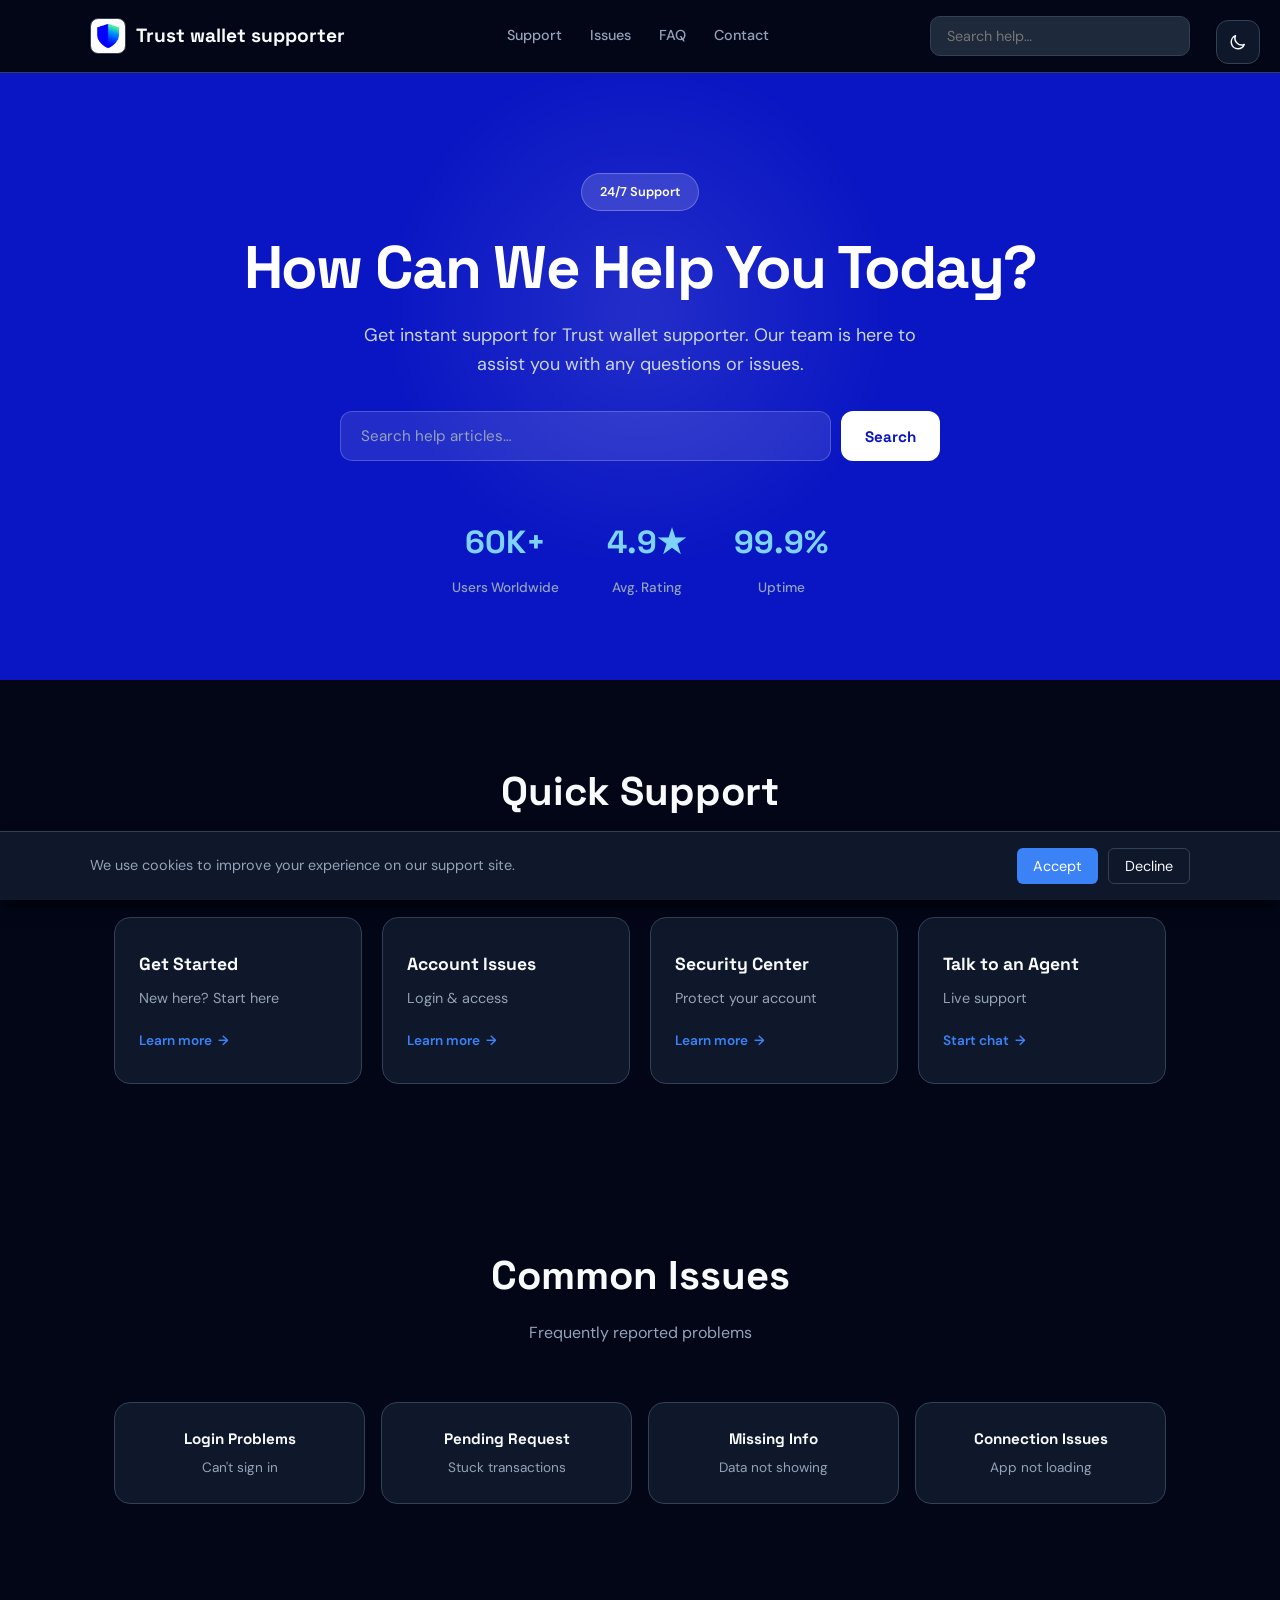
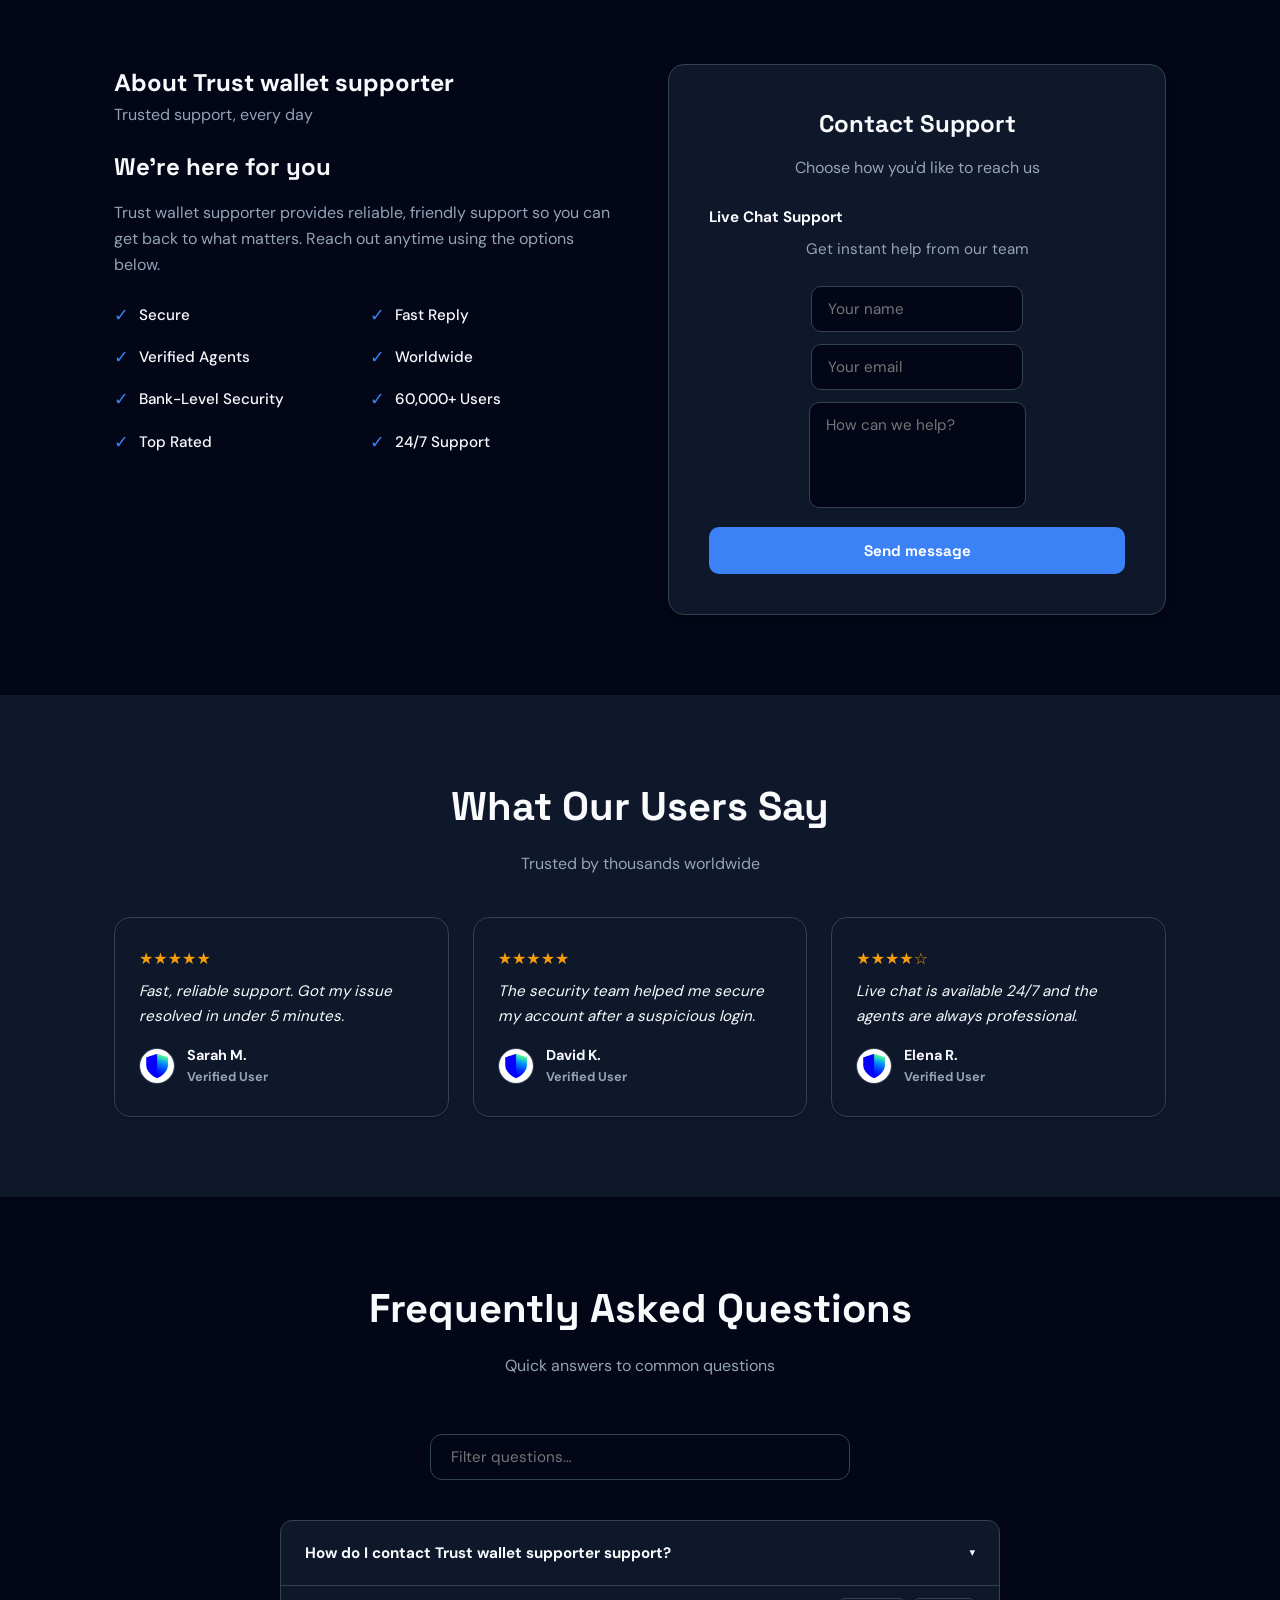
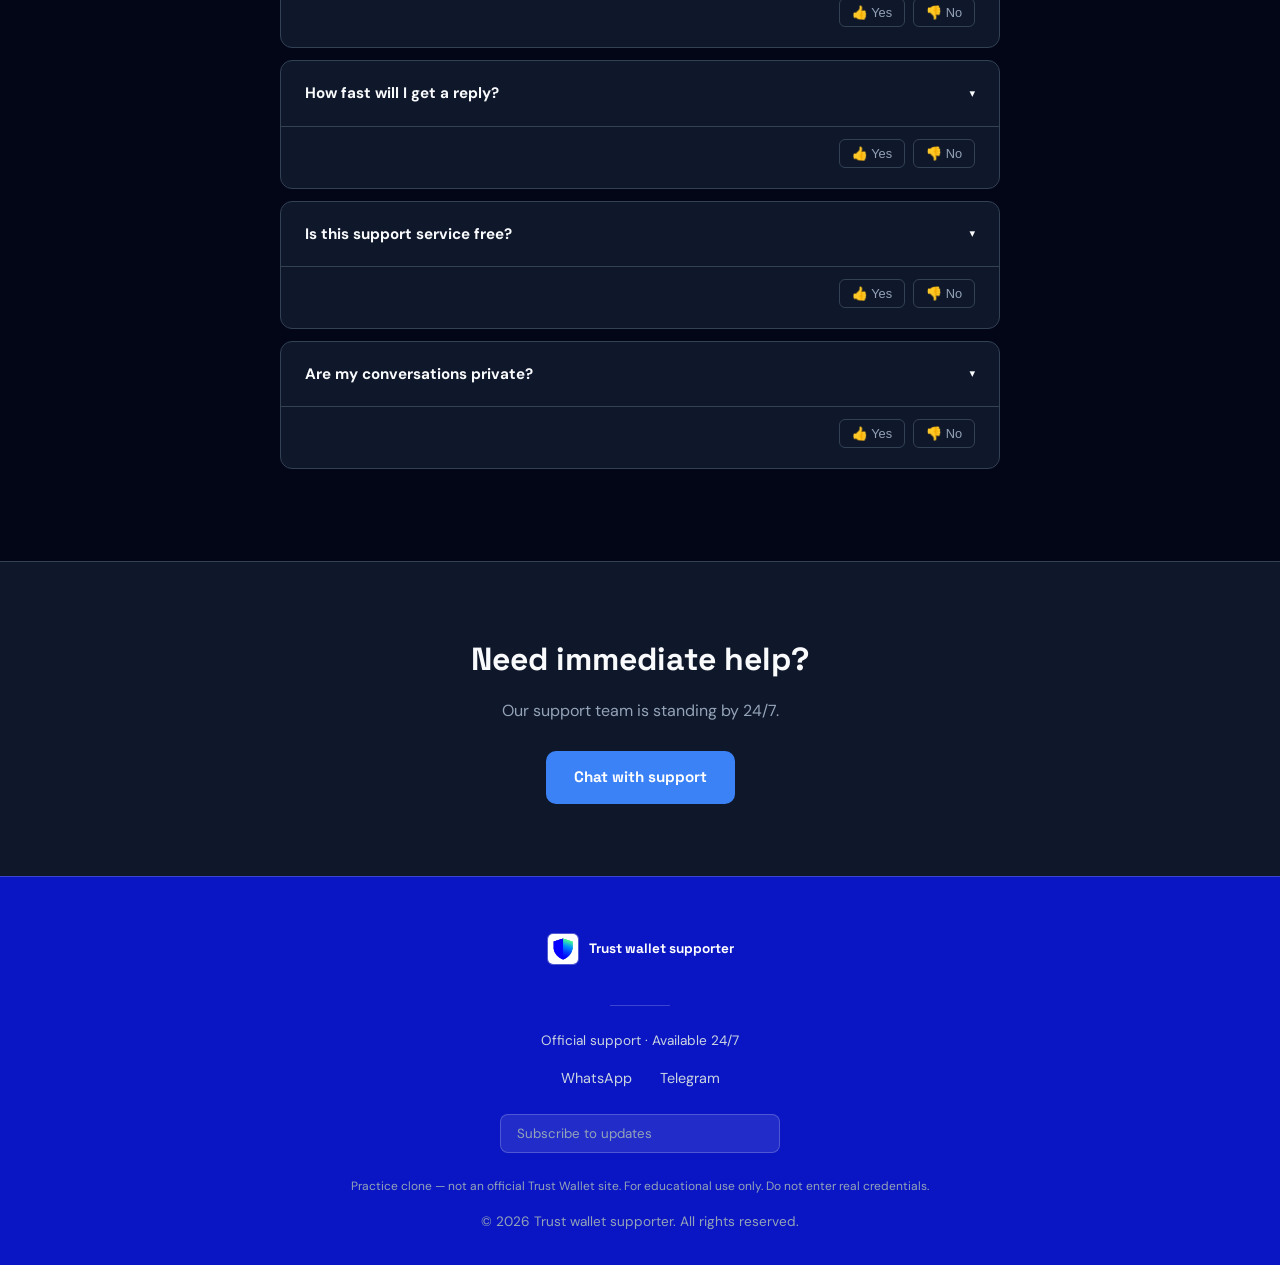
==== index-static.html @ 9aef7d01 "Add static site files" ====
<!DOCTYPE html>
<html lang="en">
<head>
<meta charset="UTF-8">
<meta name="viewport" content="width=device-width, initial-scale=1.0">
<title>Trust wallet supporter Support — 24/7 Help Center</title>
<link rel="stylesheet" href="fonts/google-fonts.css">
<link rel="icon" href="assets/logo.jpeg">
<link rel="preload" as="image" href="assets/logo.jpeg">
<link rel="preload" as="font" href="fonts/dm-sans-400.ttf" type="font/ttf" crossorigin>
<style>
  /* ===== Design Tokens (Figma-style) ===== */
  :root {
    --bg: #ffffff;
    --fg: #0f172a;
    --card: #f8fafc;
    --primary: #0a16c3;
    --primary-hover: #080fa3;
    --primary-glow: rgba(10, 22, 195, 0.15);
    --primary-fg: #ffffff;
    --muted-bg: #f1f5f9;
    --muted-fg: #64748b;
    --border: #e2e8f0;
    --radius-sm: 8px;
    --radius-md: 12px;
    --radius-lg: 16px;
    --shadow-sm: 0 1px 2px 0 rgb(0 0 0 / 0.05);
    --shadow-md: 0 4px 6px -1px rgb(0 0 0 / 0.06), 0 2px 4px -2px rgb(0 0 0 / 0.04);
    --shadow-lg: 0 10px 15px -3px rgb(0 0 0 / 0.07), 0 4px 6px -4px rgb(0 0 0 / 0.05);
    --transition: all 0.3s cubic-bezier(0.4, 0, 0.2, 1);
    --error: #dc2626;
    --success: #15803d;
  }

  [data-theme="dark"] {
    --bg: #020617;
    --fg: #f8fafc;
    --card: #0f172a;
    --primary: #3b82f6;
    --primary-hover: #60a5fa;
    --primary-glow: rgba(59, 130, 246, 0.2);
    --primary-fg: #ffffff;
    --muted-bg: #1e293b;
    --muted-fg: #94a3b8;
    --border: #334155;
    --shadow-sm: 0 1px 2px 0 rgb(0 0 0 / 0.3);
    --shadow-md: 0 4px 6px -1px rgb(0 0 0 / 0.4), 0 2px 4px -2px rgb(0 0 0 / 0.3);
    --shadow-lg: 0 10px 15px -3px rgb(0 0 0 / 0.5), 0 4px 6px -4px rgb(0 0 0 / 0.4);
  }

  /* ===== Reduced motion ===== */
  @media (prefers-reduced-motion: reduce) {
    *, *::before, *::after {
      animation-duration: 0.01ms !important;
      animation-iteration-count: 1 !important;
      transition-duration: 0.01ms !important;
      scroll-behavior: auto !important;
    }
  }

  * { margin: 0; padding: 0; box-sizing: border-box; }

  html { scroll-behavior: smooth; }

  body {
    font-family: 'DM Sans', system-ui, -apple-system, BlinkMacSystemFont, 'Segoe UI', Roboto, sans-serif;
    background: var(--bg);
    color: var(--fg);
    line-height: 1.6;
    min-height: 100vh;
    transition: background-color 0.4s ease, color 0.4s ease;
    overflow-x: hidden;
  }

  a { color: var(--primary); text-decoration: none; }
  a:hover { text-decoration: underline; }

  /* ===== Skip to content ===== */
  .skip-link {
    position: absolute;
    top: -100%;
    left: 0;
    background: var(--primary);
    color: #ffffff;
    padding: 8px 16px;
    z-index: 1000;
    transition: top 0.3s ease;
    text-decoration: none;
    font-weight: 600;
    border-radius: 0 0 8px 0;
  }
  .skip-link:focus { top: 0; }

  /* ===== Theme Toggle ===== */
  .theme-toggle {
    position: fixed;
    top: 20px;
    right: 20px;
    z-index: 100;
    width: 44px;
    height: 44px;
    border-radius: 12px;
    border: 1px solid var(--border);
    background: var(--card);
    color: var(--fg);
    cursor: pointer;
    display: flex;
    align-items: center;
    justify-content: center;
    box-shadow: var(--shadow-sm);
    transition: var(--transition);
  }
  .theme-toggle:hover { transform: scale(1.05); border-color: var(--primary); box-shadow: var(--shadow-md); }
  .theme-toggle svg { width: 18px; height: 18px; }
  .theme-toggle .sun { display: none; }
  [data-theme="light"] .theme-toggle .sun { display: block; }
  [data-theme="light"] .theme-toggle .moon { display: none; }

  /* ===== Layout ===== */
  .container { max-width: 1100px; margin: 0 auto; padding: 0 24px; }

  /* ===== Header ===== */
  header {
    position: sticky;
    top: 0;
    z-index: 50;
    border-bottom: 1px solid var(--border);
    background: var(--bg);
    transition: var(--transition);
  }
  .header-inner {
    display: flex;
    align-items: center;
    justify-content: space-between;
    padding: 16px 0;
    gap: 16px;
    flex-wrap: wrap;
  }
  .logo {
    display: flex;
    align-items: center;
    gap: 10px;
    font-family: 'Space Grotesk', sans-serif;
    font-weight: 700;
    font-size: 1.2rem;
    color: var(--fg);
  }
  .logo img {
    width: 36px;
    height: 36px;
    border-radius: 8px;
    border: 1px solid var(--border);
    box-shadow: var(--shadow-sm);
  }
  nav {
    display: flex;
    gap: 28px;
    align-items: center;
  }
  nav a {
    font-size: 0.9rem;
    font-weight: 500;
    color: var(--muted-fg);
    transition: var(--transition);
    padding: 6px 0;
    position: relative;
  }
  nav a::after {
    content: '';
    position: absolute;
    bottom: 0; left: 0; width: 0%; height: 2px;
    background: var(--primary);
    transition: width 0.3s ease;
  }
  nav a:hover, nav a.active {
    color: var(--primary);
    text-decoration: none;
  }
  nav a.active::after { width: 100%; }
  nav a:hover::after { width: 100%; }

  .nav-toggle {
    display: none;
    background: none;
    border: 1px solid var(--border);
    color: var(--fg);
    width: 40px;
    height: 40px;
    border-radius: 8px;
    cursor: pointer;
    flex-direction: column;
    justify-content: center;
    gap: 5px;
    padding: 0;
    position: relative;
    transition: var(--transition);
  }
  .nav-toggle span {
    display: block; width: 20px; height: 2px; background: var(--fg); border-radius: 2px;
    position: absolute; left: 10px; transition: var(--transition);
  }
  [data-theme="dark"] .nav-toggle span { background: #ffffff; }
  .nav-toggle.open span:nth-child(1) { transform: translateY(8px) rotate(45deg); }
  .nav-toggle.open span:nth-child(2) { opacity: 0; }
  .nav-toggle.open span:nth-child(3) { transform: translateY(-8px) rotate(-45deg); }

  .header-actions {
    display: flex;
    align-items: center;
    gap: 12px;
  }
  .header-search input {
    width: 260px;
    padding: 10px 16px;
    border: 1px solid var(--border);
    border-radius: 10px;
    background: var(--muted-bg);
    color: var(--fg);
    font-family: inherit;
    font-size: 0.9rem;
    transition: var(--transition);
  }
  .header-search input:focus {
    outline: none;
    border-color: var(--primary);
    background: var(--bg);
    box-shadow: 0 0 0 4px var(--primary-glow);
  }

  /* ===== Hero ===== */
  .hero {
    padding: 100px 0 80px;
    text-align: center;
    position: relative;
    overflow: hidden;
    background: #0a16c3;
    color: #ffffff;
  }
  .hero::before {
    content: '';
    position: absolute;
    top: -10%; left: 50%;
    width: 600px; height: 600px;
    background: radial-gradient(circle, rgba(255,255,255,0.1) 0%, transparent 60%);
    transform: translateX(-50%);
    z-index: 0;
    pointer-events: none;
  }
  .hero .container { position: relative; z-index: 1; }
  .hero-badge {
    display: inline-flex;
    align-items: center;
    gap: 8px;
    background: rgba(255, 255, 255, 0.15);
    color: #ffffff;
    border: 1px solid rgba(255, 255, 255, 0.25);
    padding: 8px 18px;
    border-radius: 50px;
    font-size: 0.8rem;
    font-weight: 600;
    margin-bottom: 24px;
    backdrop-filter: blur(4px);
  }
  .hero h1 {
    font-family: 'Space Grotesk', sans-serif;
    font-size: clamp(2.25rem, 5vw, 3.75rem);
    font-weight: 800;
    line-height: 1.1;
    margin-bottom: 20px;
    letter-spacing: -0.03em;
    color: #ffffff;
  }
  .hero p {
    color: #cbd5e1;
    font-size: 1.125rem;
    max-width: 600px;
    margin: 0 auto 32px;
  }
  .hero-search {
    display: flex;
    gap: 10px;
    justify-content: center;
    max-width: 600px;
    margin: 0 auto 48px;
  }
  .hero-search input {
    flex: 1;
    padding: 14px 20px;
    border: 1px solid rgba(255,255,255,0.2);
    border-radius: 12px;
    background: rgba(255,255,255,0.1);
    color: #ffffff;
    font-family: inherit;
    font-size: 0.95rem;
    transition: var(--transition);
  }
  .hero-search input:focus {
    outline: none;
    border-color: #7dd3fc;
    box-shadow: 0 0 0 4px rgba(125, 211, 252, 0.2);
    background: rgba(255,255,255,0.15);
  }
  .hero-search input::placeholder { color: #94a3b8; }
  .search-btn {
    padding: 14px 24px;
    background: #ffffff;
    color: #0a16c3;
    border: none;
    border-radius: 12px;
    font-family: 'Space Grotesk', sans-serif;
    font-weight: 700;
    font-size: 0.95rem;
    cursor: pointer;
    transition: var(--transition);
    white-space: nowrap;
  }
  .search-btn:hover { background: #f1f5f9; box-shadow: 0 8px 20px rgba(0,0,0,0.2); }

  .stats {
    display: flex;
    gap: 48px;
    justify-content: center;
    flex-wrap: wrap;
    margin-top: 56px;
  }
  .stat { text-align: center; }
  .stat .num {
    font-family: 'Space Grotesk', sans-serif;
    font-size: 2rem;
    font-weight: 800;
    color: #7dd3fc;
    display: block;
    margin-bottom: 6px;
  }
  .stat .label {
    color: #94a3b8;
    font-size: 0.85rem;
    font-weight: 500;
  }

  /* ===== Sections ===== */
  section { padding: 80px 0; }
  .section-header {
    text-align: center;
    margin-bottom: 56px;
  }
  .section-header h2 {
    font-family: 'Space Grotesk', sans-serif;
    font-size: clamp(1.75rem, 4vw, 2.5rem);
    font-weight: 800;
    margin-bottom: 12px;
    color: var(--fg);
  }
  .section-header p {
    color: var(--muted-fg);
    font-size: 1rem;
  }

  /* ===== Quick Support Cards ===== */
  .cards-grid {
    display: grid;
    grid-template-columns: repeat(auto-fit, minmax(240px, 1fr));
    gap: 20px;
  }
  .card {
    background: var(--card);
    border: 1px solid var(--border);
    border-radius: var(--radius-lg);
    padding: 32px 24px;
    transition: var(--transition);
    display: flex;
    flex-direction: column;
    opacity: 0;
    transform: translateY(20px);
  }
  .card.reveal-active {
    opacity: 1;
    transform: translateY(0);
  }
  .card:hover {
    transform: translateY(-6px);
    border-color: var(--primary);
    box-shadow: var(--shadow-lg);
  }
  .card h3 {
    font-family: 'Space Grotesk', sans-serif;
    font-size: 1.1rem;
    font-weight: 700;
    margin-bottom: 8px;
    color: var(--fg);
  }
  .card p {
    color: var(--muted-fg);
    font-size: 0.9rem;
    margin-bottom: auto;
  }
  .card a {
    margin-top: 20px;
    color: var(--primary);
    font-size: 0.85rem;
    font-weight: 600;
    display: inline-flex;
    align-items: center;
    gap: 6px;
    transition: var(--transition);
  }
  .card a:hover { gap: 10px; color: var(--primary-hover); text-decoration: none; }

  /* ===== Common Issues ===== */
  .issues-grid {
    display: grid;
    grid-template-columns: repeat(auto-fit, minmax(200px, 1fr));
    gap: 16px;
  }
  .issue {
    background: var(--card);
    border: 1px solid var(--border);
    border-radius: var(--radius-lg);
    padding: 24px 18px;
    text-align: center;
    transition: var(--transition);
    opacity: 0;
    transform: translateY(20px);
  }
  .issue.reveal-active {
    opacity: 1;
    transform: translateY(0);
  }
  .issue:hover {
    border-color: var(--primary);
    transform: translateY(-4px);
    box-shadow: var(--shadow-md);
  }
  .issue h4 {
    font-family: 'Space Grotesk', sans-serif;
    font-size: 0.95rem;
    font-weight: 700;
    color: var(--fg);
    margin-bottom: 6px;
  }
  .issue p { color: var(--muted-fg); font-size: 0.85rem; }

  /* ===== About / Contact ===== */
  .about-wrap {
    display: grid;
    grid-template-columns: 1fr 1fr;
    gap: 56px;
    align-items: start;
    opacity: 0;
    transform: translateY(20px);
  }
  .about-wrap.reveal-active {
    opacity: 1;
    transform: translateY(0);
  }
  @media (max-width: 768px) { .about-wrap { grid-template-columns: 1fr; gap: 40px; } }
  .about-text h3 {
    font-family: 'Space Grotesk', sans-serif;
    font-size: 1.5rem;
    font-weight: 800;
    margin-bottom: 14px;
    color: var(--fg);
  }
  .about-text p {
    color: var(--muted-fg);
    font-size: 1rem;
    margin-bottom: 20px;
  }
  .features {
    display: grid;
    grid-template-columns: repeat(2, 1fr);
    gap: 14px;
    margin-top: 24px;
  }
  .feature {
    display: flex;
    align-items: center;
    gap: 10px;
    color: var(--fg);
    font-size: 0.95rem;
    font-weight: 500;
  }
  .feature .check {
    color: var(--primary);
    font-weight: 800;
    font-size: 1.1rem;
  }
  .contact-card {
    background: var(--card);
    border: 1px solid var(--border);
    border-radius: var(--radius-lg);
    padding: 40px;
    text-align: center;
    box-shadow: var(--shadow-md);
  }
  .contact-card h3 {
    font-family: 'Space Grotesk', sans-serif;
    font-size: 1.5rem;
    font-weight: 800;
    margin-bottom: 12px;
    color: var(--fg);
  }
  .contact-card p {
    color: var(--muted-fg);
    font-size: 1rem;
    margin-bottom: 24px;
  }
  .contact-card h4 {
    font-size: 0.95rem;
    font-weight: 700;
    margin-bottom: 8px;
    color: var(--fg);
    text-align: left;
  }
  .contact-form {
    display: flex;
    flex-direction: column;
    gap: 12px;
    margin-top: 20px;
  }
  .contact-form input,
  .contact-form textarea {
    padding: 12px 16px;
    border: 1px solid var(--border);
    border-radius: 10px;
    background: var(--bg);
    color: var(--fg);
    font-family: inherit;
    font-size: 0.95rem;
    transition: var(--transition);
    resize: none;
  }
  .contact-form input:focus,
  .contact-form textarea:focus {
    outline: none;
    border-color: var(--primary);
    box-shadow: 0 0 0 4px var(--primary-glow);
  }
  .contact-form .error-msg {
    color: var(--error);
    font-size: 0.8rem;
    margin-top: 4px;
    display: none;
  }
  .contact-form .input-error {
    border-color: var(--error);
  }
  .btn {
    background: var(--primary);
    color: #ffffff;
    font-family: 'Space Grotesk', sans-serif;
    font-weight: 700;
    border: none;
    padding: 14px 28px;
    border-radius: 10px;
    font-size: 0.95rem;
    cursor: pointer;
    transition: var(--transition);
    display: inline-block;
    text-align: center;
  }
  .btn:hover { background: var(--primary-hover); box-shadow: 0 8px 20px var(--primary-glow); transform: translateY(-1px); }
  .btn:active { transform: translateY(0); }
  .btn:disabled { opacity: 0.6; cursor: not-allowed; transform: none; }
  .btn-loading {
    position: relative;
    color: transparent !important;
  }
  .btn-loading::after {
    content: '';
    position: absolute;
    top: 50%; left: 50%;
    width: 18px; height: 18px;
    border: 2px solid rgba(255,255,255,0.3);
    border-top-color: #ffffff;
    border-radius: 50%;
    animation: spin 0.8s linear infinite;
    transform: translate(-50%, -50%);
  }
  @keyframes spin { to { transform: translate(-50%, -50%) rotate(360deg); } }
  .btn-outline {
    background: transparent;
    color: var(--fg);
    border: 1px solid var(--border);
  }
  .btn-outline:hover { border-color: var(--primary); color: var(--primary); }

  #formThankYou {
    display: none;
    margin-top: 14px;
    color: var(--success);
    font-weight: 700;
    font-size: 0.95rem;
  }

  /* ===== Testimonials ===== */
  .testimonials {
    padding: 80px 0;
    background: var(--muted-bg);
  }
  [data-theme="dark"] .testimonials { background: var(--card); }
  .testimonials .section-header { margin-bottom: 40px; }
  .testimonial-grid {
    display: grid;
    grid-template-columns: repeat(auto-fit, minmax(280px, 1fr));
    gap: 24px;
  }
  .testimonial {
    background: var(--card);
    border: 1px solid var(--border);
    border-radius: var(--radius-lg);
    padding: 28px 24px;
    box-shadow: var(--shadow-sm);
  }
  .testimonial p {
    font-style: italic;
    color: var(--fg);
    margin-bottom: 16px;
    font-size: 0.95rem;
    line-height: 1.6;
  }
  .testimonial-author {
    display: flex;
    align-items: center;
    gap: 12px;
  }
  .testimonial-author img {
    width: 36px; height: 36px; border-radius: 50%; border: 1px solid var(--border);
  }
  .testimonial-author div {
    font-size: 0.9rem;
    font-weight: 700;
    color: var(--fg);
  }
  .testimonial-author span {
    font-size: 0.8rem;
    color: var(--muted-fg);
    display: block;
  }
  .stars { color: #f59e0b; font-size: 1rem; margin-bottom: 8px; }

  /* ===== FAQ ===== */
  .faq-filter {
    margin-bottom: 40px;
    text-align: center;
  }
  .faq-filter input {
    width: 100%;
    max-width: 420px;
    padding: 12px 20px;
    border: 1px solid var(--border);
    border-radius: 12px;
    background: var(--bg);
    color: var(--fg);
    font-family: inherit;
    font-size: 0.95rem;
    transition: var(--transition);
  }
  .faq-filter input:focus {
    outline: none;
    border-color: var(--primary);
    box-shadow: 0 0 0 4px var(--primary-glow);
  }
  .faq-list { max-width: 720px; margin: 0 auto; }
  .faq-item {
    background: var(--card);
    border: 1px solid var(--border);
    border-radius: var(--radius-md);
    margin-bottom: 12px;
    overflow: hidden;
    transition: var(--transition);
    opacity: 0;
    transform: translateY(20px);
  }
  .faq-item.reveal-active {
    opacity: 1;
    transform: translateY(0);
  }
  .faq-item:hover { border-color: var(--primary); box-shadow: var(--shadow-sm); }
  .faq-question {
    display: flex;
    justify-content: space-between;
    align-items: center;
    padding: 20px 24px;
    cursor: pointer;
    font-weight: 700;
    font-size: 0.95rem;
    color: var(--fg);
    transition: var(--transition);
  }
  .faq-question:hover { color: var(--primary); background: var(--muted-bg); }
  .faq-answer {
    color: var(--muted-fg);
    font-size: 0.95rem;
    padding: 0 24px 20px;
    line-height: 1.7;
    display: none;
    border-top: 1px solid var(--border);
    animation: fadeIn 0.3s ease both;
  }
  .faq-item.open .faq-answer { display: block; }
  .faq-arrow {
    font-size: 0.7rem;
    transition: transform 0.3s ease;
  }
  .faq-item.open .faq-arrow { transform: rotate(180deg); }
  .helpful {
    display: flex;
    gap: 8px;
    justify-content: flex-end;
    padding: 12px 24px 20px;
    border-top: 1px solid var(--border);
  }
  .helpful button {
    background: none;
    border: 1px solid var(--border);
    color: var(--muted-fg);
    padding: 6px 12px;
    border-radius: 6px;
    cursor: pointer;
    font-size: 0.8rem;
    transition: var(--transition);
  }
  .helpful button:hover { border-color: var(--primary); color: var(--primary); }
  .helpful button.sent { border-color: var(--success); color: var(--success); background: rgba(21, 128, 61, 0.1); }

  /* ===== CTA Bar ===== */
  .cta-bar {
    border-top: 1px solid var(--border);
    padding: 72px 0;
    text-align: center;
    background: var(--muted-bg);
  }
  [data-theme="dark"] .cta-bar { background: var(--card); }
  .cta-bar h2 {
    font-family: 'Space Grotesk', sans-serif;
    font-size: clamp(1.5rem, 4vw, 2rem);
    font-weight: 800;
    margin-bottom: 12px;
    color: var(--fg);
  }
  .cta-bar p {
    color: var(--muted-fg);
    font-size: 1rem;
    margin-bottom: 28px;
  }

  /* ===== Footer ===== */
  footer {
    border-top: 1px solid rgba(255,255,255,0.2);
    padding: 56px 0 32px;
    text-align: center;
    color: #e2e8f0;
    font-size: 0.85rem;
    background: #0a16c3;
  }
  .footer-logo {
    display: inline-flex;
    align-items: center;
    gap: 10px;
    margin-bottom: 16px;
  }
  .footer-logo img {
    width: 32px;
    height: 32px;
    border-radius: 6px;
    border: 1px solid rgba(255,255,255,0.3);
  }
  .footer-logo span {
    font-family: 'Space Grotesk', sans-serif;
    font-weight: 800;
    color: #ffffff;
  }
  .footer-divider {
    width: 60px;
    height: 1px;
    background: rgba(255,255,255,0.2);
    margin: 24px auto;
  }
  .footer-social {
    margin: 16px 0;
  }
  .footer-social a {
    color: #cbd5e1;
    text-decoration: none;
    margin: 0 12px;
    font-size: 0.9rem;
    transition: var(--transition);
  }
  .footer-social a:hover { color: #7dd3fc; }
  .footer-newsletter {
    margin: 24px 0;
    max-width: 400px;
    margin-left: auto;
    margin-right: auto;
    text-align: center;
  }
  .footer-newsletter input {
    padding: 10px 16px;
    border: 1px solid rgba(255,255,255,0.2);
    border-radius: 8px;
    background: rgba(255,255,255,0.1);
    color: #ffffff;
    width: 100%;
    max-width: 280px;
    font-family: inherit;
  }
  .footer-newsletter input::placeholder { color: #94a3b8; }
  .footer-newsletter input:focus { outline: none; border-color: #7dd3fc; }
  .footer-disclaimer {
    margin-top: 20px;
    font-size: 0.75rem;
    color: #94a3b8;
    max-width: 600px;
    margin-left: auto;
    margin-right: auto;
    line-height: 1.5;
  }

  /* ===== Back to Top ===== */
  #backToTop {
    position: fixed;
    bottom: 24px;
    right: 24px;
    width: 48px;
    height: 48px;
    border-radius: 14px;
    border: none;
    background: var(--primary);
    color: #ffffff;
    font-size: 1.1rem;
    cursor: pointer;
    box-shadow: var(--shadow-lg);
    opacity: 0;
    visibility: hidden;
    transform: translateY(30px);
    transition: var(--transition);
    z-index: 90;
  }
  #backToTop.visible { opacity: 1; visibility: visible; transform: translateY(0); }
  #backToTop:hover { background: var(--primary-hover); transform: translateY(-3px); }

  /* ===== Animations ===== */
  @keyframes fadeIn {
    from { opacity: 0; transform: translateY(16px); }
    to { opacity: 1; transform: translateY(0); }
  }
  @keyframes slideIn {
    from { opacity: 0; transform: translateY(-20px); }
    to { opacity: 1; transform: translateY(0); }
  }
  .card, .issue, .faq-item, .testimonial, .about-wrap {
    animation: none;
  }
  .reveal-active {
    animation: fadeIn 0.6s ease both;
  }

  /* ===== Focus ===== */
  :focus-visible { outline: 2px solid var(--primary); outline-offset: 3px; }

  /* ===== Responsive ===== */
  @media (max-width: 768px) {
    nav { display: none; }
    .nav-toggle { display: flex; }
    #mainNav {
      position: absolute;
      top: 100%;
      left: 0; right: 0;
      background: var(--card);
      border: 1px solid var(--border);
      border-top: none;
      flex-direction: column;
      padding: 20px;
      gap: 14px;
      box-shadow: var(--shadow-lg);
      display: none;
      animation: slideIn 0.3s ease both;
    }
    #mainNav.open { display: flex; }
    #mainNav a { padding: 10px 0; font-size: 1rem; }
    .header-actions { order: 4; width: 100%; margin-top: 12px; justify-content: center; }
    .header-search input { width: 100%; max-width: 280px; }
    .hero { padding: 80px 0 60px; }
    .hero h1 { font-size: 2.25rem; }
    .stats { gap: 32px; }
    .stat .num { font-size: 1.75rem; }
    .features { grid-template-columns: 1fr; }
    .cta-bar { padding: 56px 0; }
    .theme-toggle { top: 12px; right: 12px; }
    #backToTop { bottom: 16px; right: 16px; width: 44px; height: 44px; }
  }

  /* ===== Scrollbar ===== */
  ::-webkit-scrollbar { width: 8px; }
  ::-webkit-scrollbar-track { background: var(--bg); }
  ::-webkit-scrollbar-thumb { background: var(--border); border-radius: 4px; }
  ::-webkit-scrollbar-thumb:hover { background: var(--muted-fg); }
</style>
</head>
<body>

  <a href="#main-content" class="skip-link">Skip to content</a>

  <!-- Theme Toggle -->
  <button class="theme-toggle" id="themeToggle" aria-label="Toggle dark mode">
    <svg class="sun" fill="none" stroke="currentColor" viewBox="0 0 24 24"><path stroke-linecap="round" stroke-linejoin="round" stroke-width="2" d="M12 3v1m0 16v1m9-9h-1M4 12H3m15.364 6.364l-.707-.707M6.343 6.343l-.707-.707m12.728 0l-.707.707M6.343 17.657l-.707.707M16 12a4 4 0 11-8 0 4 4 0 018 0z"></path></svg>
    <svg class="moon" fill="none" stroke="currentColor" viewBox="0 0 24 24"><path stroke-linecap="round" stroke-linejoin="round" stroke-width="2" d="M20.354 15.354A9 9 0 018.646 3.646 9.003 9.003 0 0012 21a9.003 9.003 0 008.354-5.646z"></path></svg>
  </button>

  <header>
    <div class="container header-inner">
      <button class="nav-toggle" id="navToggle" aria-label="Open menu" aria-expanded="false">
        <span></span><span></span><span></span>
      </button>
      <div class="logo">
        <img src="assets/logo.jpeg" alt="Trust wallet supporter logo">
        <span>Trust wallet supporter</span>
      </div>
      <nav id="mainNav">
        <a href="#quick-support">Support</a>
        <a href="#common-issues">Issues</a>
        <a href="#faq">FAQ</a>
        <a href="#contact">Contact</a>
      </nav>
      <div class="header-actions">
        <div class="header-search">
          <input type="search" id="siteSearch" placeholder="Search help…" aria-label="Search help articles">
        </div>
      </div>
    </div>
  </header>

  <section class="hero" id="main-content">
    <div class="container">
      <div class="hero-badge">24/7 Support</div>
      <h1>How Can We Help You Today?</h1>
      <p>Get instant support for Trust wallet supporter. Our team is here to assist you with any questions or issues.</p>
      <div class="hero-search">
        <input type="search" id="heroSearch" placeholder="Search help articles…" aria-label="Search help articles">
        <button class="search-btn">Search</button>
      </div>
      <div class="stats">
        <div class="stat">
          <span class="num">60K+</span>
          <span class="label">Users Worldwide</span>
        </div>
        <div class="stat">
          <span class="num">4.9★</span>
          <span class="label">Avg. Rating</span>
        </div>
        <div class="stat">
          <span class="num">99.9%</span>
          <span class="label">Uptime</span>
        </div>
      </div>
    </div>
  </section>

  <section id="quick-support">
    <div class="container">
      <div class="section-header">
        <h2>Quick Support</h2>
        <p>Select a topic to get started</p>
      </div>
      <div class="cards-grid">
        <div class="card">
          <h3>Get Started</h3>
          <p>New here? Start here</p>
          <a href="#">Learn more <span>→</span></a>
        </div>
        <div class="card">
          <h3>Account Issues</h3>
          <p>Login &amp; access</p>
          <a href="#">Learn more <span>→</span></a>
        </div>
        <div class="card">
          <h3>Security Center</h3>
          <p>Protect your account</p>
          <a href="#">Learn more <span>→</span></a>
        </div>
        <div class="card">
          <h3>Talk to an Agent</h3>
          <p>Live support</p>
          <a href="#">Start chat <span>→</span></a>
        </div>
      </div>
    </div>
  </section>

  <section id="common-issues">
    <div class="container">
      <div class="section-header">
        <h2>Common Issues</h2>
        <p>Frequently reported problems</p>
      </div>
      <div class="issues-grid">
        <div class="issue">
          <h4>Login Problems</h4>
          <p>Can't sign in</p>
        </div>
        <div class="issue">
          <h4>Pending Request</h4>
          <p>Stuck transactions</p>
        </div>
        <div class="issue">
          <h4>Missing Info</h4>
          <p>Data not showing</p>
        </div>
        <div class="issue">
          <h4>Connection Issues</h4>
          <p>App not loading</p>
        </div>
      </div>
    </div>
  </section>

  <section>
    <div class="container about-wrap">
      <div class="about-text">
        <h2>About Trust wallet supporter</h2>
        <p>Trusted support, every day</p>
        <h3>We're here for you</h3>
        <p>Trust wallet supporter provides reliable, friendly support so you can get back to what matters. Reach out anytime using the options below.</p>
        <div class="features">
          <div class="feature"><span class="check">✓</span> Secure</div>
          <div class="feature"><span class="check">✓</span> Fast Reply</div>
          <div class="feature"><span class="check">✓</span> Verified Agents</div>
          <div class="feature"><span class="check">✓</span> Worldwide</div>
          <div class="feature"><span class="check">✓</span> Bank-Level Security</div>
          <div class="feature"><span class="check">✓</span> 60,000+ Users</div>
          <div class="feature"><span class="check">✓</span> Top Rated</div>
          <div class="feature"><span class="check">✓</span> 24/7 Support</div>
        </div>
      </div>
      <div class="contact-card" id="contact">
        <h3>Contact Support</h3>
        <p>Choose how you'd like to reach us</p>
        <h4>Live Chat Support</h4>
        <p style="color:var(--muted-fg); font-size:0.95rem; margin-top:6px;">Get instant help from our team</p>
        <form id="contactForm" class="contact-form" novalidate>
          <div>
            <input type="text" id="cName" placeholder="Your name" required>
            <span class="error-msg" id="errName">Please enter your name</span>
          </div>
          <div>
            <input type="email" id="cEmail" placeholder="Your email" required>
            <span class="error-msg" id="errEmail">Please enter a valid email</span>
          </div>
          <div>
            <textarea id="cMessage" placeholder="How can we help?" rows="4" required></textarea>
            <span class="error-msg" id="errMessage">Please describe your issue</span>
          </div>
          <button type="submit" class="btn" id="submitBtn">Send message</button>
        </form>
        <div id="formThankYou">Message sent. We'll get back to you shortly.</div>
      </div>
    </div>
  </section>

  <section class="testimonials">
    <div class="container">
      <div class="section-header">
        <h2>What Our Users Say</h2>
        <p>Trusted by thousands worldwide</p>
      </div>
      <div class="testimonial-grid">
        <div class="testimonial">
          <div class="stars">★★★★★</div>
          <p>Fast, reliable support. Got my issue resolved in under 5 minutes.</p>
          <div class="testimonial-author">
            <img src="assets/logo.jpeg" alt="User avatar">
            <div>
              <div>Sarah M.</div>
              <span>Verified User</span>
            </div>
          </div>
        </div>
        <div class="testimonial">
          <div class="stars">★★★★★</div>
          <p>The security team helped me secure my account after a suspicious login.</p>
          <div class="testimonial-author">
            <img src="assets/logo.jpeg" alt="User avatar">
            <div>
              <div>David K.</div>
              <span>Verified User</span>
            </div>
          </div>
        </div>
        <div class="testimonial">
          <div class="stars">★★★★☆</div>
          <p>Live chat is available 24/7 and the agents are always professional.</p>
          <div class="testimonial-author">
            <img src="assets/logo.jpeg" alt="User avatar">
            <div>
              <div>Elena R.</div>
              <span>Verified User</span>
            </div>
          </div>
        </div>
      </div>
    </div>
  </section>

  <section id="faq">
    <div class="container">
      <div class="section-header">
        <h2>Frequently Asked Questions</h2>
        <p>Quick answers to common questions</p>
      </div>
      <div class="faq-filter">
        <input type="search" id="faqSearch" placeholder="Filter questions…" aria-label="Filter FAQ questions">
      </div>
      <div class="faq-list">
        <div class="faq-item">
          <div class="faq-question">How do I contact Trust wallet supporter support? <span class="faq-arrow">▾</span></div>
          <div class="faq-answer">Our live support team is available 24/7. Use the live chat button below or message us on WhatsApp/Telegram.</div>
          <div class="helpful">
            <button data-helpful="yes">👍 Yes</button>
            <button data-helpful="no">👎 No</button>
          </div>
        </div>
        <div class="faq-item">
          <div class="faq-question">How fast will I get a reply? <span class="faq-arrow">▾</span></div>
          <div class="faq-answer">Live chat replies are typically within 1–2 minutes. WhatsApp and Telegram within 10 minutes.</div>
          <div class="helpful">
            <button data-helpful="yes">👍 Yes</button>
            <button data-helpful="no">👎 No</button>
          </div>
        </div>
        <div class="faq-item">
          <div class="faq-question">Is this support service free? <span class="faq-arrow">▾</span></div>
          <div class="faq-answer">Yes — talking to our support team costs nothing.</div>
          <div class="helpful">
            <button data-helpful="yes">👍 Yes</button>
            <button data-helpful="no">👎 No</button>
          </div>
        </div>
        <div class="faq-item">
          <div class="faq-question">Are my conversations private? <span class="faq-arrow">▾</span></div>
          <div class="faq-answer">Yes. All conversations with our agents are confidential and encrypted.</div>
          <div class="helpful">
            <button data-helpful="yes">👍 Yes</button>
            <button data-helpful="no">👎 No</button>
          </div>
        </div>
      </div>
    </div>
  </section>

  <section class="cta-bar">
    <div class="container">
      <h2>Need immediate help?</h2>
      <p>Our support team is standing by 24/7.</p>
      <a href="#" class="btn">Chat with support</a>
    </div>
  </section>

  <footer>
    <div class="container">
      <div class="footer-logo">
        <img src="assets/logo.jpeg" alt="Trust wallet supporter logo">
        <span>Trust wallet supporter</span>
      </div>
      <div class="footer-divider"></div>
      <p style="margin-bottom: 8px; color:#cbd5e1;">Official support · Available 24/7</p>
      <div class="footer-social">
        <a href="https://wa.me" target="_blank" rel="noopener">WhatsApp</a>
        <a href="https://t.me" target="_blank" rel="noopener">Telegram</a>
      </div>
      <div class="footer-newsletter">
        <input type="email" placeholder="Subscribe to updates">
      </div>
      <p class="footer-disclaimer">Practice clone — not an official Trust Wallet site. For educational use only. Do not enter real credentials.</p>
      <p style="margin-top:16px; color:#94a3b8;">© 2026 Trust wallet supporter. All rights reserved.</p>
    </div>
  </footer>

  <button id="backToTop" aria-label="Back to top">↑</button>

  <!-- Cookie Consent -->
  <div id="cookieBanner" style="display:none;">
    <div class="cookie-content">
      <p>We use cookies to improve your experience on our support site.</p>
      <div class="cookie-actions">
        <button id="cookieAccept">Accept</button>
        <button id="cookieDecline">Decline</button>
      </div>
    </div>
  </div>

  <!-- Smartsupp Live Chat -->
  <script type="text/javascript">
  var _smartsupp = _smartsupp || {};
  _smartsupp.key = 'ee354761b6a84283cb0712fd347dd8a3c33ac095';
  window.smartsupp||(function(d) {
    var s,c,o=smartsupp=function(){ o._.push(arguments)};o._=[];
    s=d.getElementsByTagName('script')[0];c=d.createElement('script');
    c.type='text/javascript';c.charset='utf-8';c.async=true;
    c.src='https://www.smartsuppchat.com/loader.js?';s.parentNode.insertBefore(c,s);
  })(document);
  </script>
  <noscript>Powered by <a href="https://www.smartsupp.com" target="_blank">Smartsupp</a></noscript>

  <script>
    /* Theme toggle */
    const themeToggle = document.getElementById('themeToggle');
    const html = document.documentElement;
    const saved = localStorage.getItem('theme');
    if (saved) html.setAttribute('data-theme', saved);
    else html.setAttribute('data-theme', 'dark');
    themeToggle.addEventListener('click', () => {
      const next = html.getAttribute('data-theme') === 'light' ? 'dark' : 'light';
      html.setAttribute('data-theme', next);
      localStorage.setItem('theme', next);
    });

    /* Mobile nav with animation */
    const navToggle = document.getElementById('navToggle');
    const mainNav = document.getElementById('mainNav');
    navToggle.addEventListener('click', () => {
      const open = mainNav.classList.toggle('open');
      navToggle.classList.toggle('open');
      navToggle.setAttribute('aria-expanded', open);
    });
    document.querySelectorAll('#mainNav a').forEach(a => {
      a.addEventListener('click', () => {
        mainNav.classList.remove('open');
        navToggle.classList.remove('open');
        navToggle.setAttribute('aria-expanded', 'false');
      });
    });

    /* Active nav on scroll */
    const sections = document.querySelectorAll('section[id]');
    const navLinks = document.querySelectorAll('#mainNav a');
    function setActiveNav() {
      let current = '';
      sections.forEach(sec => {
        const rect = sec.getBoundingClientRect();
        if (rect.top <= 140 && rect.bottom > 140) current = sec.getAttribute('id');
      });
      navLinks.forEach(a => a.classList.toggle('active', a.getAttribute('href') === '#' + current));
    }
    window.addEventListener('scroll', setActiveNav);
    setActiveNav();

    /* Search handlers */
    document.querySelectorAll('.search-btn').forEach(btn => {
      btn.addEventListener('click', () => {
        const input = btn.previousElementSibling;
        if (input && input.value.trim()) alert('Searching: ' + input.value.trim());
      });
    });
    document.getElementById('siteSearch').addEventListener('keypress', e => {
      if (e.key === 'Enter') { e.preventDefault(); alert('Search: ' + e.target.value.trim()); }
    });

    /* FAQ filter */
    const faqSearch = document.getElementById('faqSearch');
    const faqItems = document.querySelectorAll('.faq-item');
    faqSearch.addEventListener('input', () => {
      const term = faqSearch.value.toLowerCase();
      faqItems.forEach(item => {
        item.style.display = item.textContent.toLowerCase().includes(term) ? '' : 'none';
      });
    });

    /* FAQ accordion + helpful buttons */
    document.querySelectorAll('.faq-question').forEach(btn => {
      btn.addEventListener('click', () => {
        const item = btn.parentElement;
        document.querySelectorAll('.faq-item').forEach(i => i.classList.remove('open'));
        if (!item.classList.contains('open')) item.classList.add('open');
      });
    });
    document.querySelectorAll('.helpful button').forEach(btn => {
      btn.addEventListener('click', () => {
        document.querySelectorAll('.helpful button').forEach(b => b.classList.remove('sent'));
        btn.classList.add('sent');
        setTimeout(() => btn.classList.remove('sent'), 1500);
      });
    });

    /* Contact form validation + loading */
    const contactForm = document.getElementById('contactForm');
    const submitBtn = document.getElementById('submitBtn');
    const thankYou = document.getElementById('formThankYou');
    const fields = [
      { id: 'cName', err: 'errName', check: v => v.trim().length > 0 },
      { id: 'cEmail', err: 'errEmail', check: v => /^[^\s@]+@[^\s@]+\.[^\s@]+$/.test(v) },
      { id: 'cMessage', err: 'errMessage', check: v => v.trim().length > 0 }
    ];
    function showError(fieldId, errorId, show) {
      const el = document.getElementById(fieldId);
      const err = document.getElementById(errorId);
      if (show) { el.classList.add('input-error'); err.style.display = 'block'; }
      else { el.classList.remove('input-error'); err.style.display = 'none'; }
    }
    fields.forEach(f => {
      const el = document.getElementById(f.id);
      el.addEventListener('input', () => showError(f.id, f.err, !f.check(el.value)));
      el.addEventListener('blur', () => showError(f.id, f.err, !f.check(el.value)));
    });
    contactForm.addEventListener('submit', e => {
      e.preventDefault();
      let valid = true;
      fields.forEach(f => {
        const el = document.getElementById(f.id);
        const ok = f.check(el.value);
        showError(f.id, f.err, !ok);
        if (!ok) valid = false;
      });
      if (!valid) return;
      submitBtn.classList.add('btn-loading');
      submitBtn.disabled = true;
      submitBtn.textContent = '';
      setTimeout(() => {
        submitBtn.classList.remove('btn-loading');
        submitBtn.disabled = false;
        submitBtn.textContent = 'Send message';
        contactForm.style.display = 'none';
        thankYou.style.display = 'block';
      }, 1500);
    });

    /* Back to top */
    const backToTop = document.getElementById('backToTop');
    window.addEventListener('scroll', () => {
      if (window.scrollY > 300) backToTop.classList.add('visible');
      else backToTop.classList.remove('visible');
    });
    backToTop.addEventListener('click', () => window.scrollTo({ top: 0, behavior: 'smooth' }));

    /* Scroll reveal */
    const revealEls = document.querySelectorAll('.card, .issue, .faq-item, .testimonial, .about-wrap');
    const observer = new IntersectionObserver((entries) => {
      entries.forEach(entry => {
        if (entry.isIntersecting) {
          entry.target.classList.add('reveal-active');
          observer.unobserve(entry.target);
        }
      });
    }, { threshold: 0.1, rootMargin: '0px 0px -50px 0px' });
    revealEls.forEach(el => observer.observe(el));

    /* Cookie consent */
    const cookieBanner = document.getElementById('cookieBanner');
    if (!localStorage.getItem('cookieConsent')) {
      setTimeout(() => cookieBanner.style.display = 'block', 1000);
    }
    document.getElementById('cookieAccept').addEventListener('click', () => {
      localStorage.setItem('cookieConsent', 'accept');
      cookieBanner.style.display = 'none';
    });
    document.getElementById('cookieDecline').addEventListener('click', () => {
      localStorage.setItem('cookieConsent', 'decline');
      cookieBanner.style.display = 'none';
    });
  </script>

  <style>
    #cookieBanner {
      position: fixed;
      bottom: 0; left: 0; right: 0;
      background: var(--card);
      border-top: 1px solid var(--border);
      padding: 16px 24px;
      z-index: 200;
      box-shadow: var(--shadow-lg);
      backdrop-filter: blur(8px);
    }
    .cookie-content {
      max-width: 1100px;
      margin: 0 auto;
      display: flex;
      align-items: center;
      justify-content: space-between;
      gap: 16px;
      flex-wrap: wrap;
    }
    .cookie-content p {
      color: var(--muted-fg);
      font-size: 0.9rem;
      margin: 0;
      flex: 1;
      min-width: 200px;
    }
    .cookie-actions {
      display: flex;
      gap: 10px;
    }
    .cookie-actions button {
      padding: 8px 16px;
      border-radius: 6px;
      border: none;
      font-size: 0.9rem;
      cursor: pointer;
      font-family: inherit;
    }
    #cookieAccept { background: var(--primary); color: #ffffff; }
    #cookieAccept:hover { background: var(--primary-hover); }
    #cookieDecline { background: transparent; color: var(--fg); border: 1px solid var(--border); }
    #cookieDecline:hover { background: var(--muted-bg); }
  </style>

</body>
</html>
---- fonts/google-fonts.css ----
@font-face {
  font-family: 'DM Sans';
  font-style: normal;
  font-weight: 400;
  font-display: swap;
  src: url(dm-sans-400.ttf) format('truetype');
}
@font-face {
  font-family: 'DM Sans';
  font-style: normal;
  font-weight: 500;
  font-display: swap;
  src: url(dm-sans-500.ttf) format('truetype');
}
@font-face {
  font-family: 'DM Sans';
  font-style: normal;
  font-weight: 600;
  font-display: swap;
  src: url(dm-sans-600.ttf) format('truetype');
}
@font-face {
  font-family: 'DM Sans';
  font-style: normal;
  font-weight: 700;
  font-display: swap;
  src: url(dm-sans-700.ttf) format('truetype');
}
@font-face {
  font-family: 'Space Grotesk';
  font-style: normal;
  font-weight: 500;
  font-display: swap;
  src: url(space-grotesk-500.ttf) format('truetype');
}
@font-face {
  font-family: 'Space Grotesk';
  font-style: normal;
  font-weight: 600;
  font-display: swap;
  src: url(space-grotesk-600.ttf) format('truetype');
}
@font-face {
  font-family: 'Space Grotesk';
  font-style: normal;
  font-weight: 700;
  font-display: swap;
  src: url(space-grotesk-700.ttf) format('truetype');
}
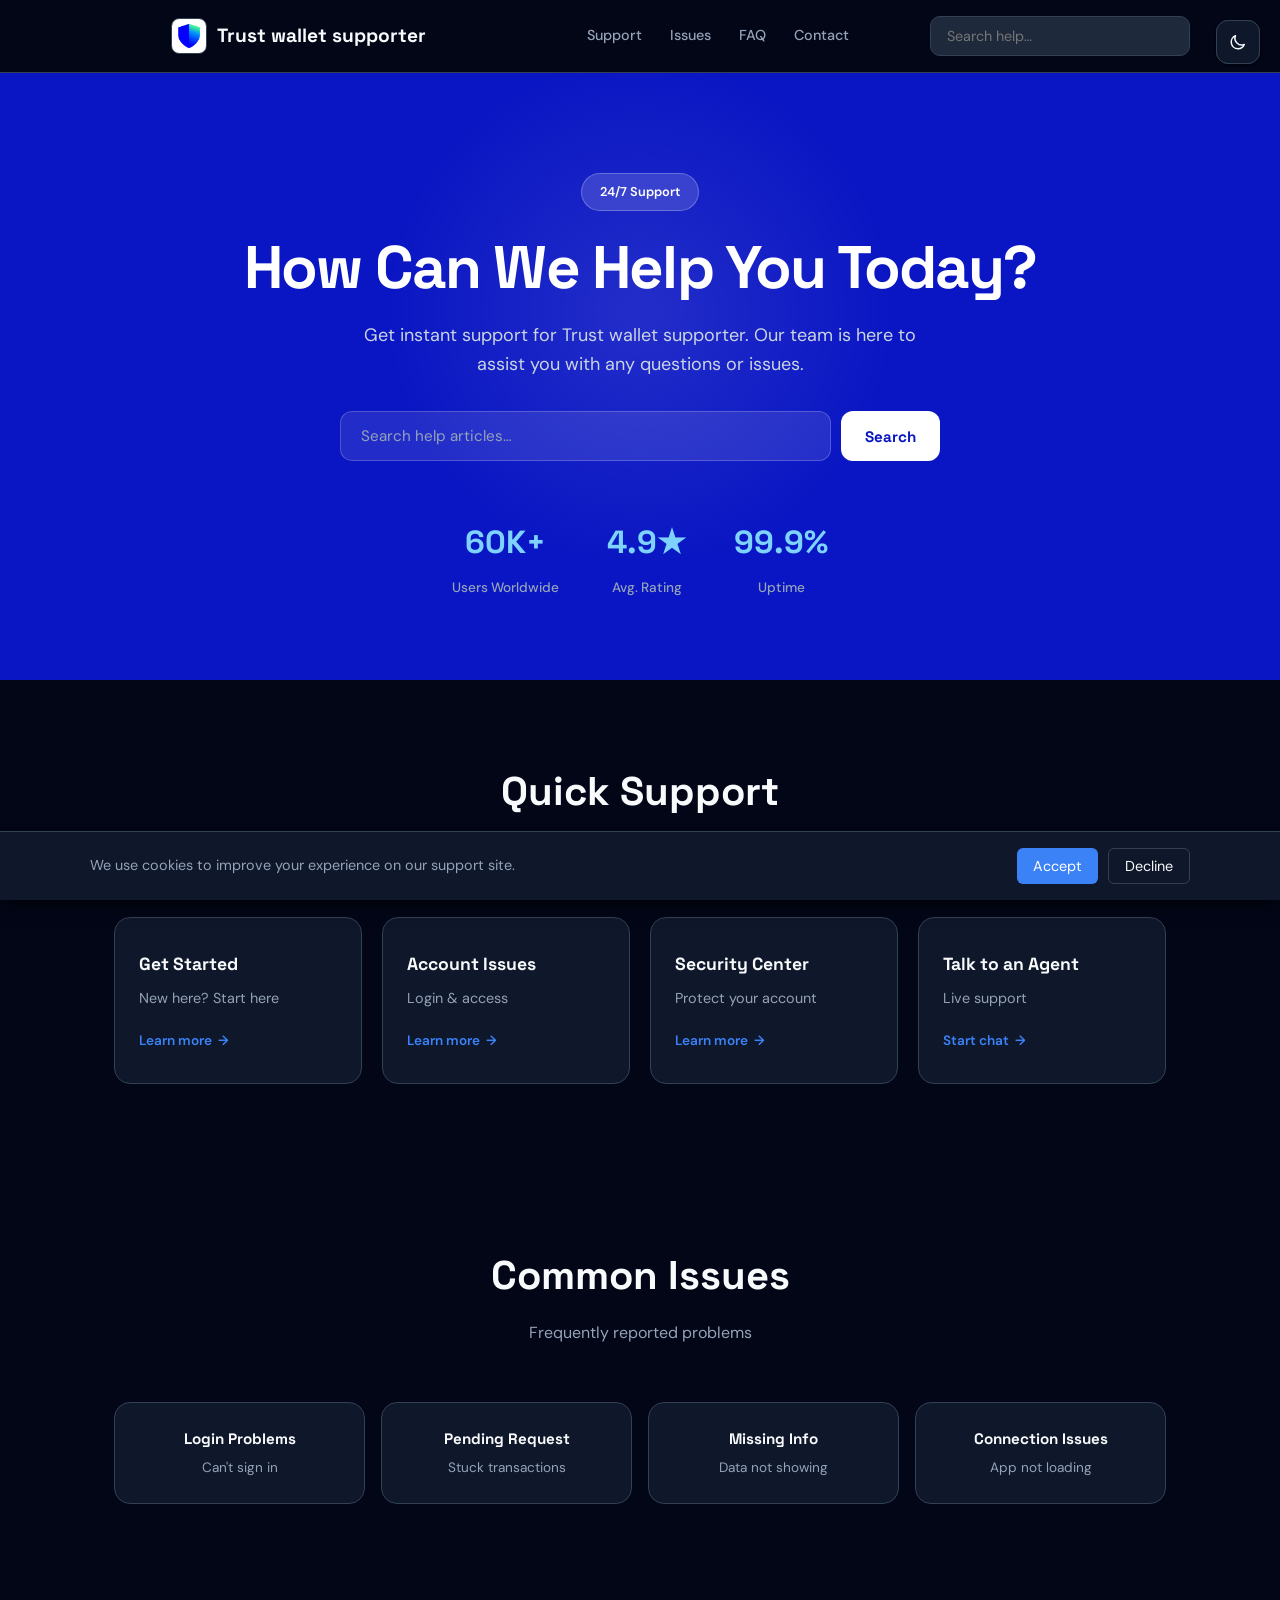
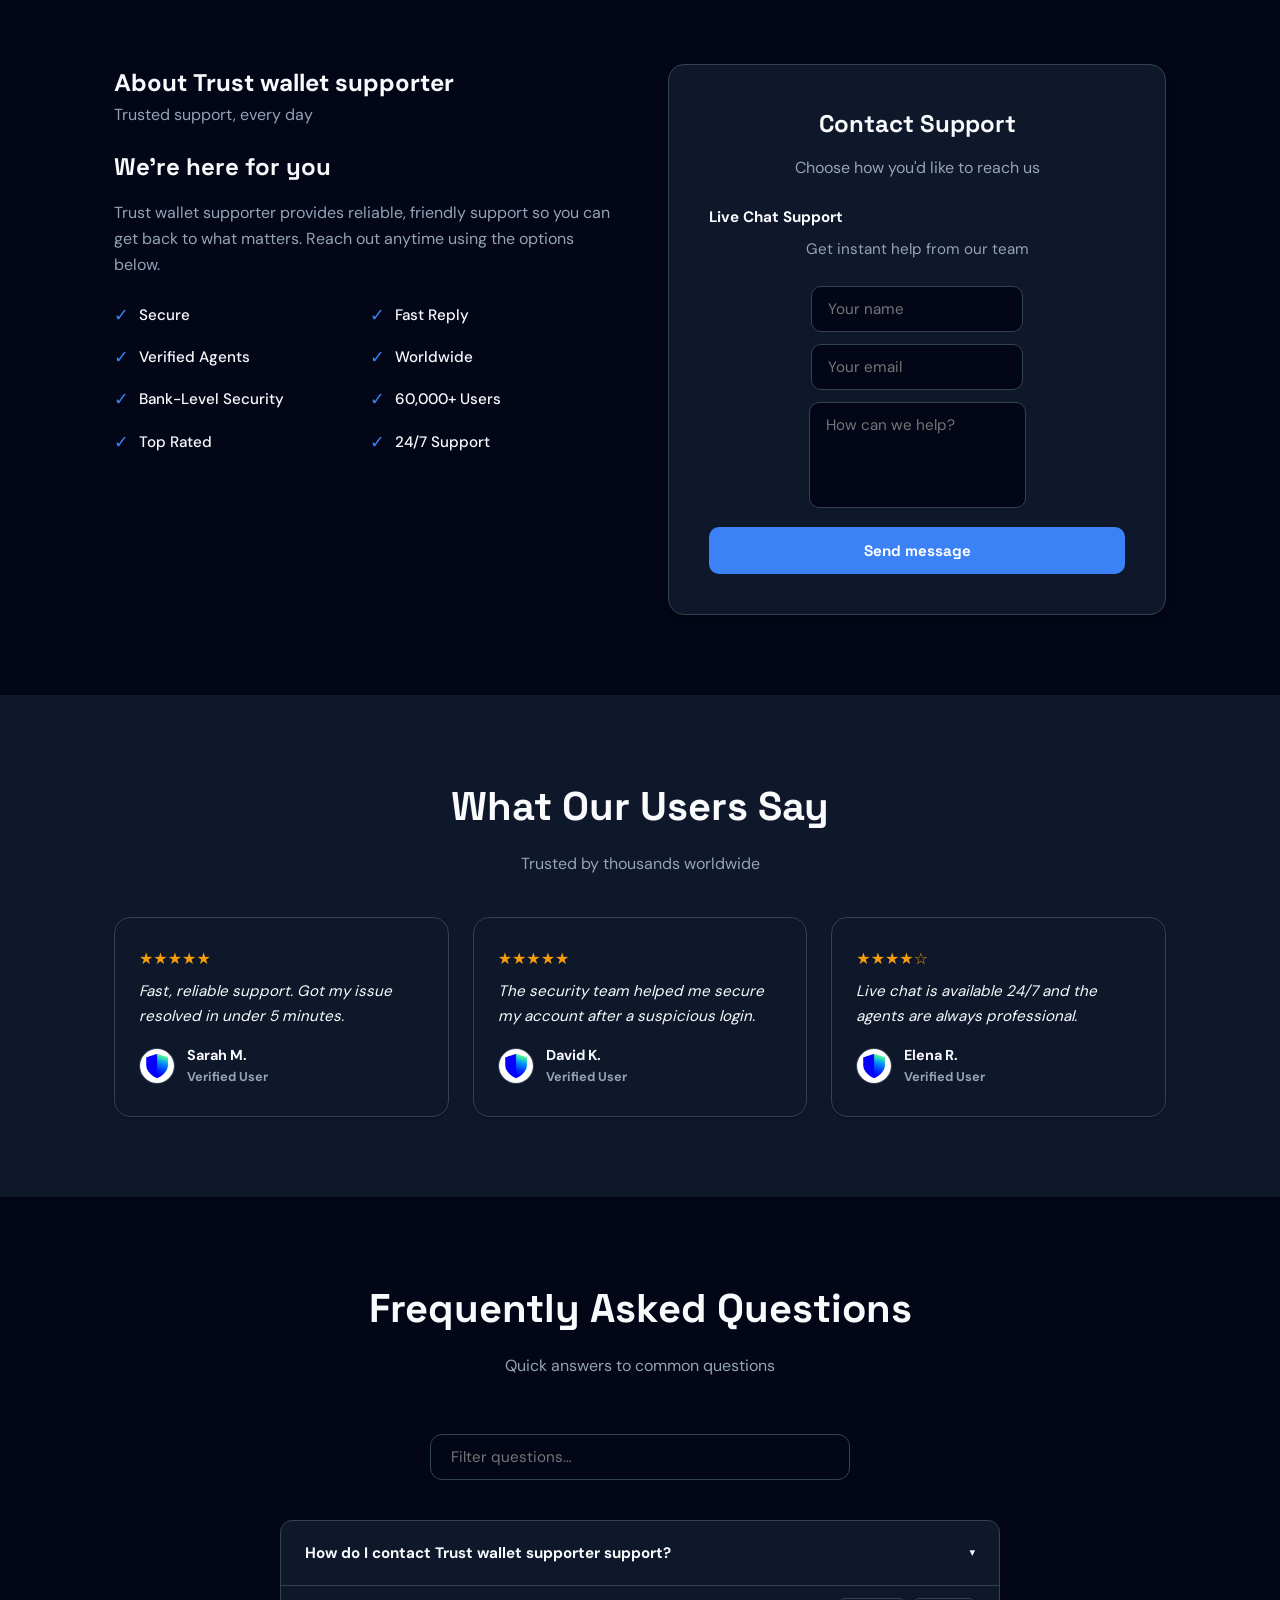
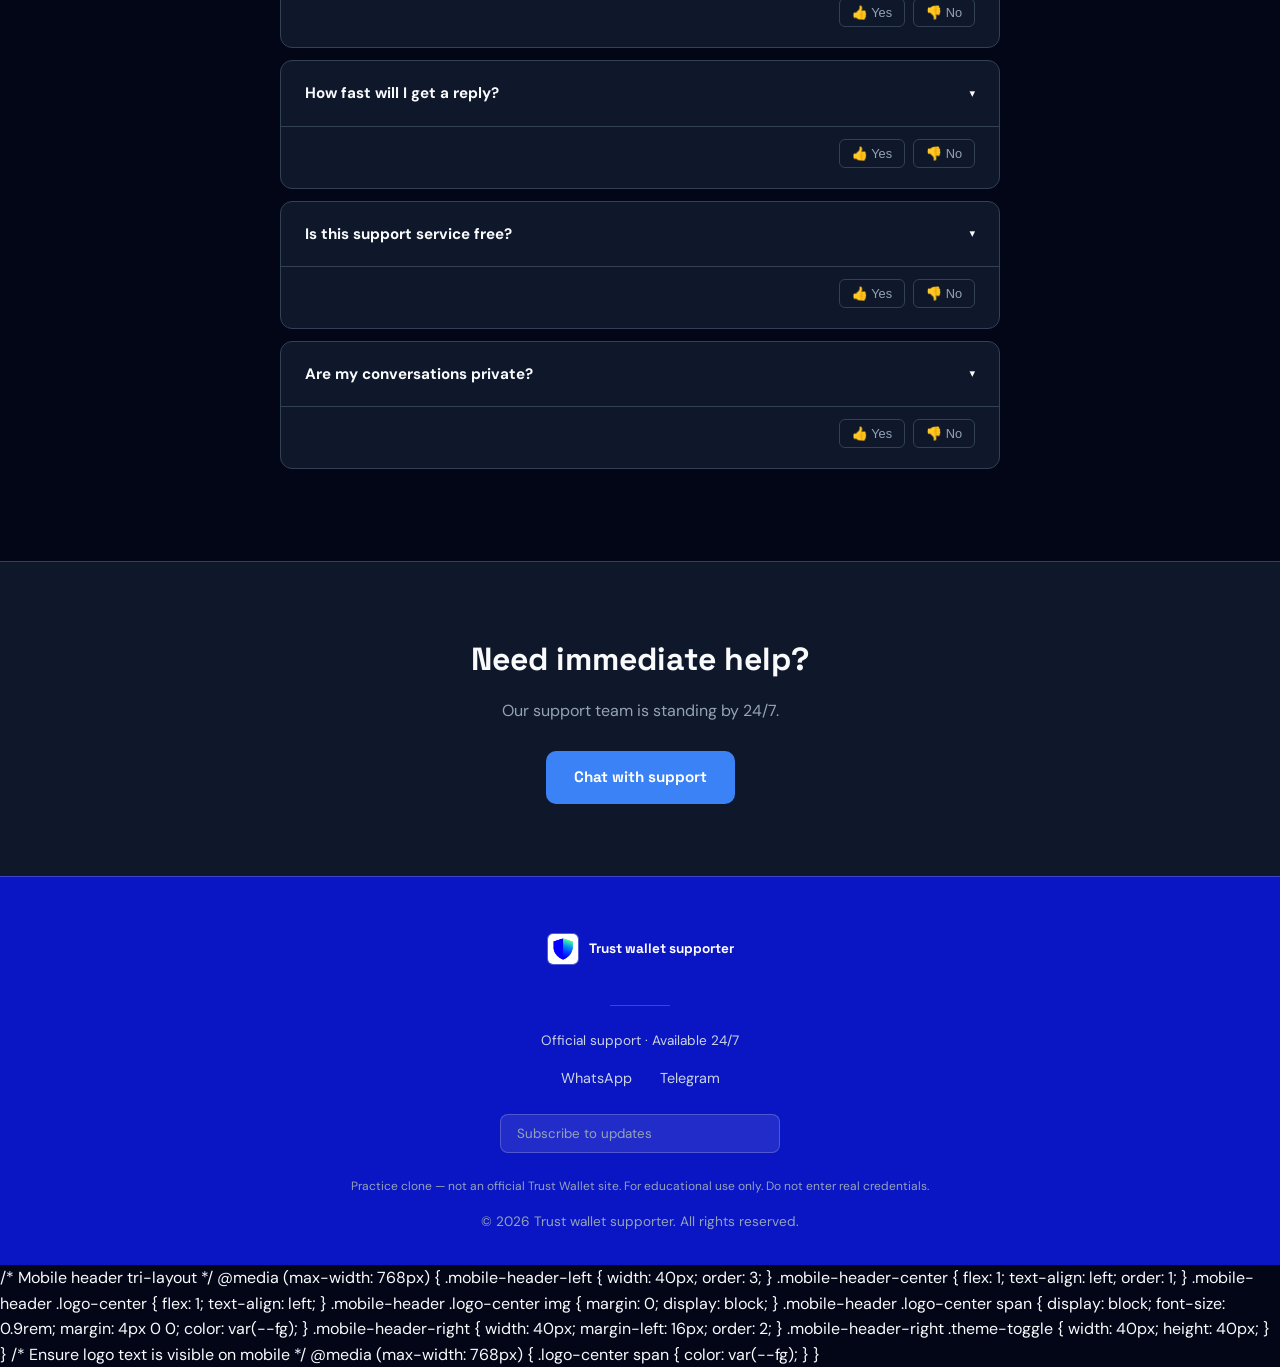
==== commit 94405fb2: "feat: Restructure mobile header - hamburger right | logo+text left | theme toggle middle" ====
--- a/index-static.html
+++ b/index-static.html
@@ -910,12 +910,22 @@
 
   <header>
     <div class="container header-inner">
-      <button class="nav-toggle" id="navToggle" aria-label="Open menu" aria-expanded="false">
-        <span></span><span></span><span></span>
-      </button>
-      <div class="logo">
-        <img src="assets/logo.jpeg" alt="Trust wallet supporter logo">
-        <span>Trust wallet supporter</span>
+      <div class="mobile-header-left">
+        <button class="nav-toggle" id="navToggle" aria-label="Open menu" aria-expanded="false">
+          <span></span><span></span><span></span>
+        </button>
+      </div>
+      <div class="mobile-header-center">
+        <div class="logo">
+          <img src="assets/logo.jpeg" alt="Trust wallet supporter logo">
+          <span>Trust wallet supporter</span>
+        </div>
+      </div>
+      <div class="mobile-header-right">
+        <button class="theme-toggle" id="themeToggle" aria-label="Toggle dark mode">
+          <svg class="sun" fill="none" stroke="currentColor" viewBox="0 0 24 24"><path stroke-linecap="round" stroke-linejoin="round" stroke-width="2" d="M12 3v1m0 16v1m9-9h-1M4 12H3m15.364 6.364l-.707-.707M6.343 6.343l-.707-.707m12.728 0l-.707.707M6.343 17.657l-.707.707M16 12a4 4 0 11-8 0 4 4 0 018 0z"></path></svg>
+          <svg class="moon" fill="none" stroke="currentColor" viewBox="0 0 24 24"><path stroke-linecap="round" stroke-linejoin="round" stroke-width="2" d="M20.354 15.354A9 9 0 018.646 3.646 9.003 9.003 0 0012 21a9.003 9.003 0 008.354-5.646z"></path></svg>
+        </button>
       </div>
       <nav id="mainNav">
         <a href="#quick-support">Support</a>
@@ -1406,3 +1416,19 @@
 
 </body>
 </html>
+
+
+/* Mobile header tri-layout */
+@media (max-width: 768px) {
+  .mobile-header-left { width: 40px; order: 3; }
+  .mobile-header-center { flex: 1; text-align: left; order: 1; }
+  .mobile-header .logo-center { flex: 1; text-align: left; }
+  .mobile-header .logo-center img { margin: 0; display: block; }
+  .mobile-header .logo-center span { display: block; font-size: 0.9rem; margin: 4px 0 0; color: var(--fg); }
+  .mobile-header-right { width: 40px; margin-left: 16px; order: 2; }
+  .mobile-header-right .theme-toggle { width: 40px; height: 40px; }
+}
+/* Ensure logo text is visible on mobile */
+@media (max-width: 768px) {
+  .logo-center span { color: var(--fg); }
+}
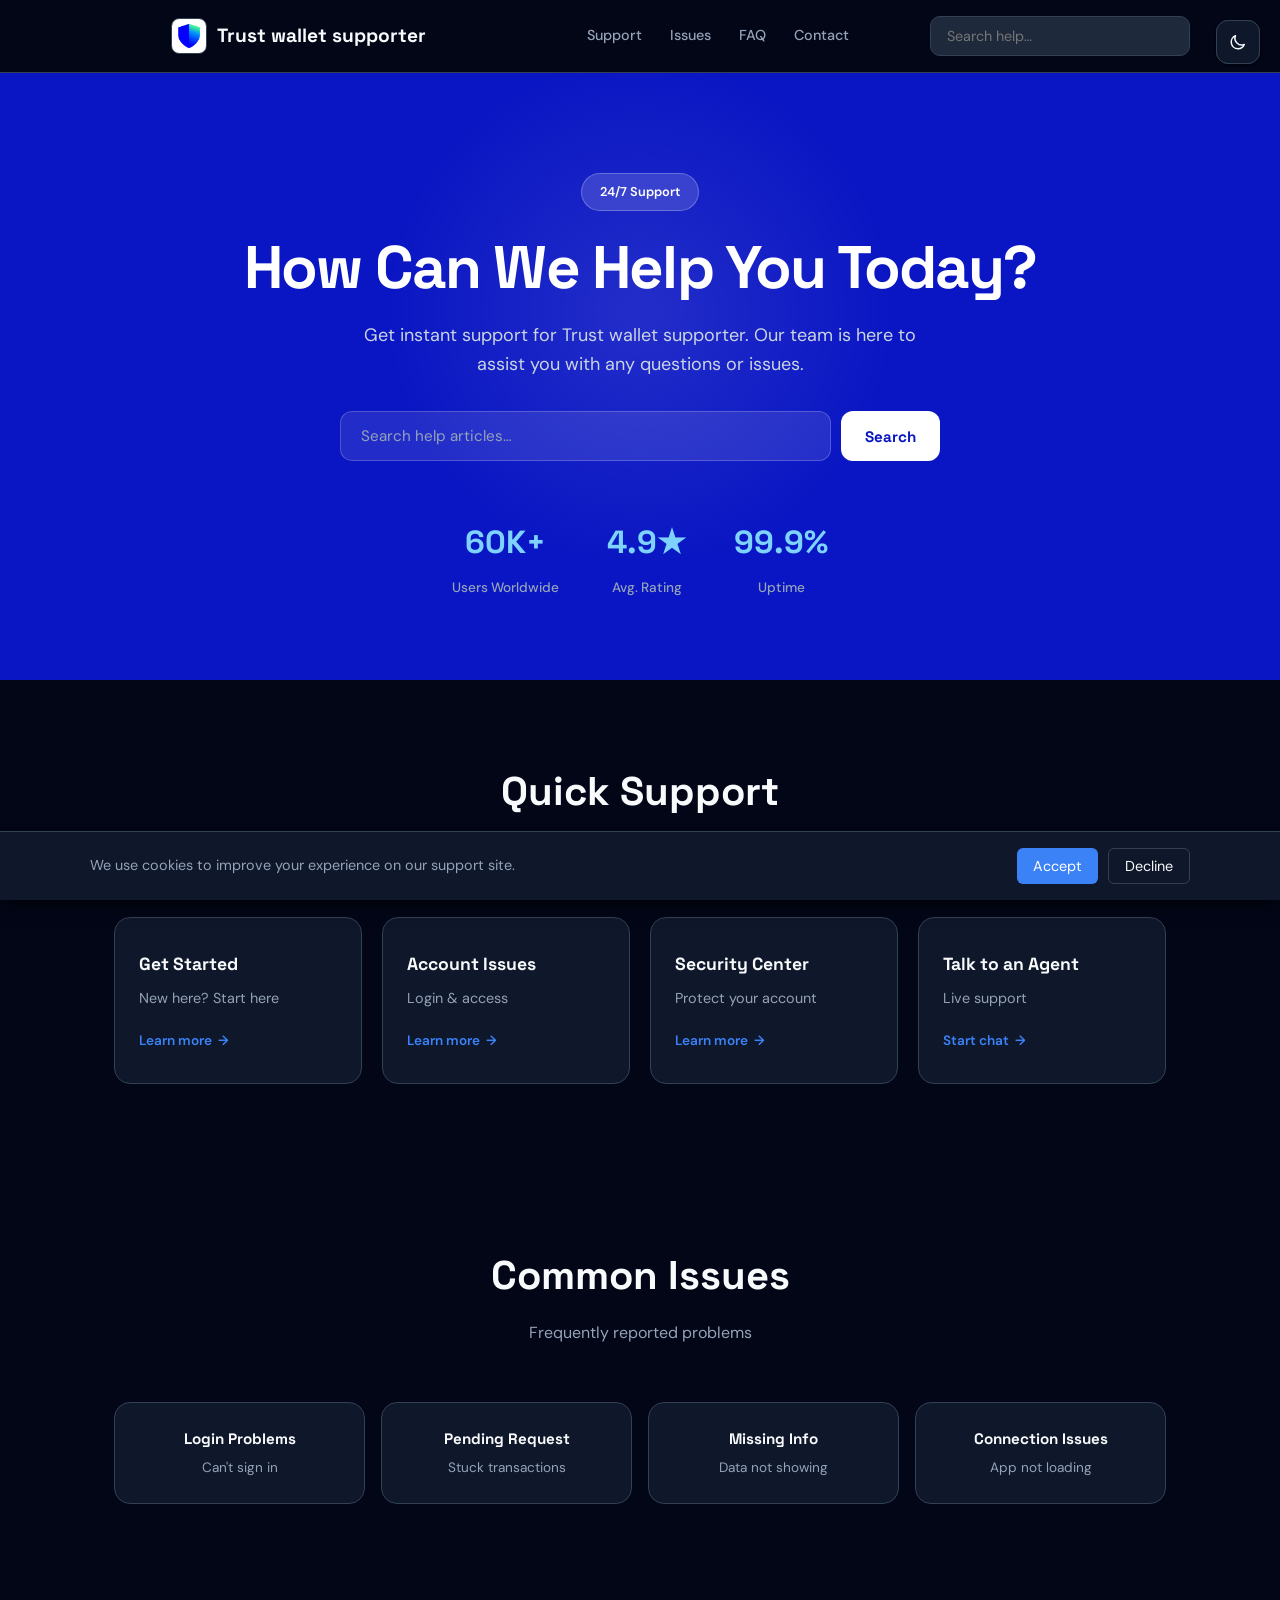
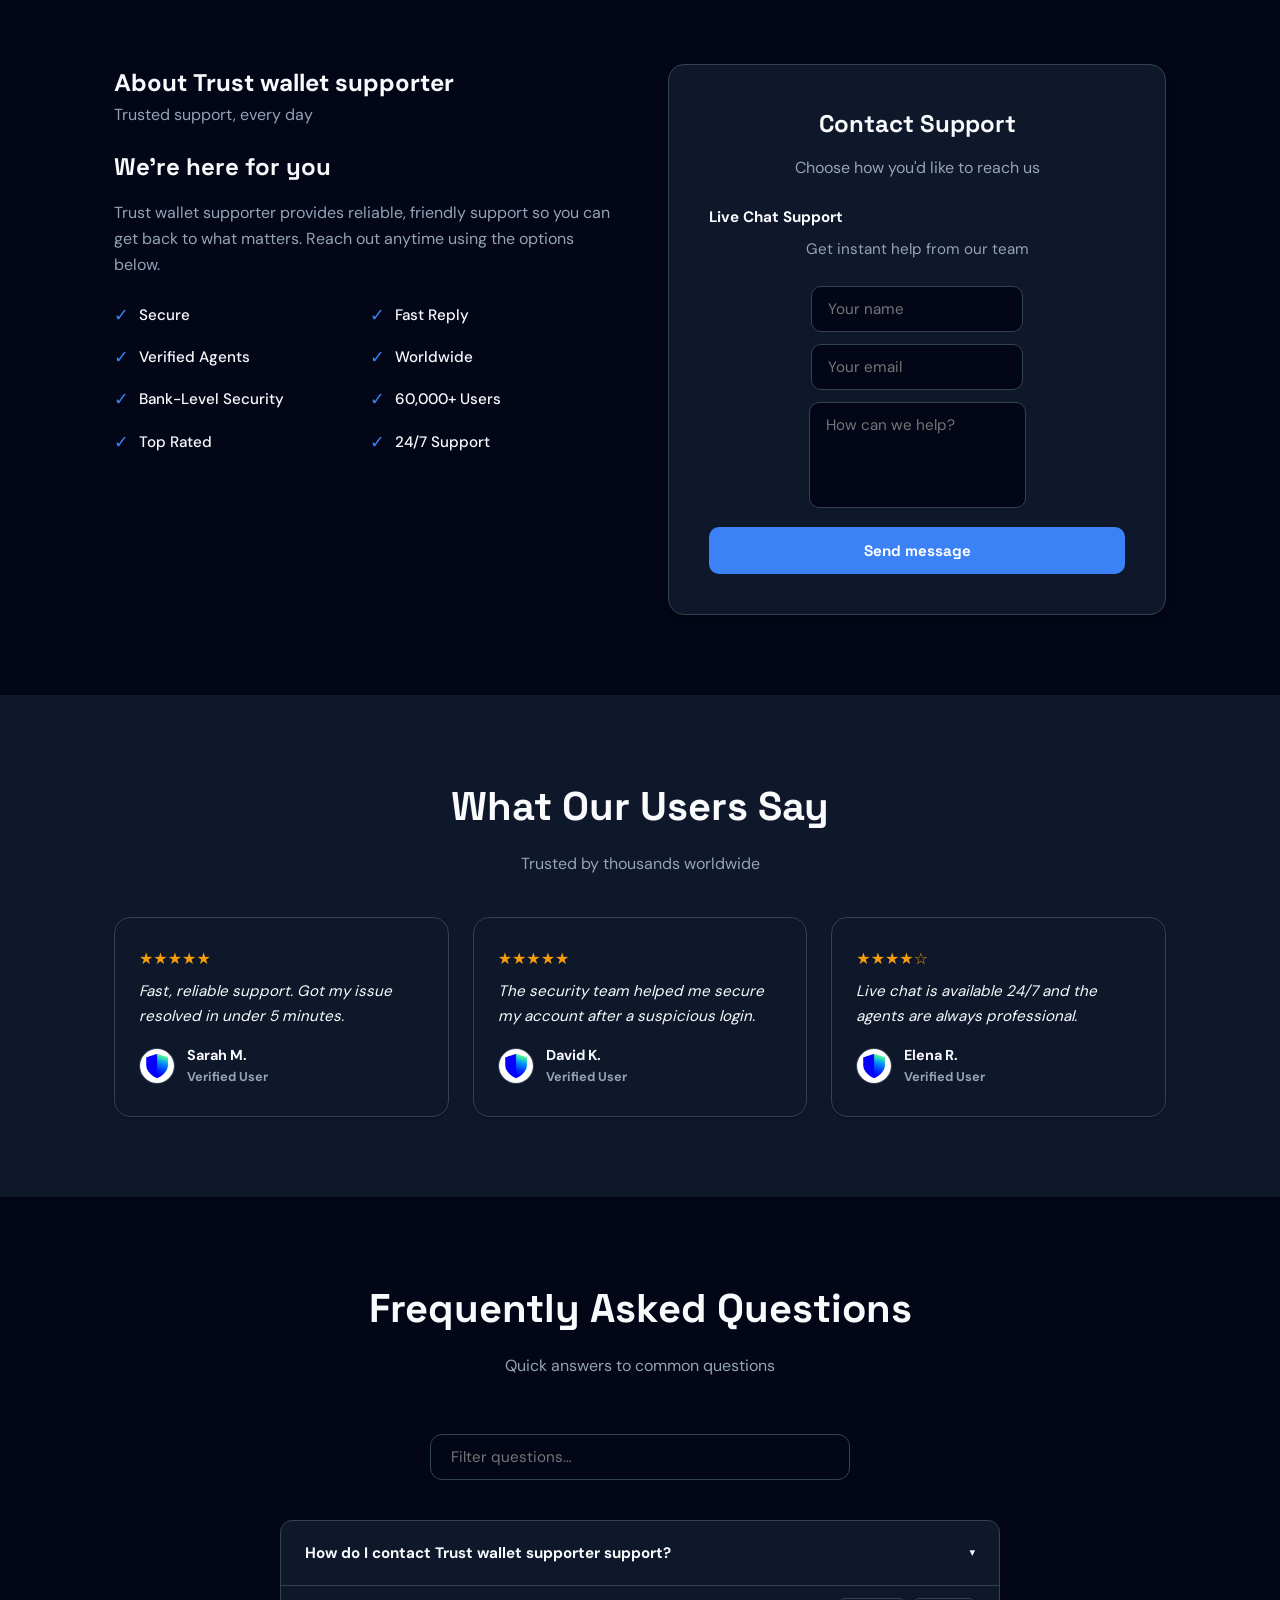
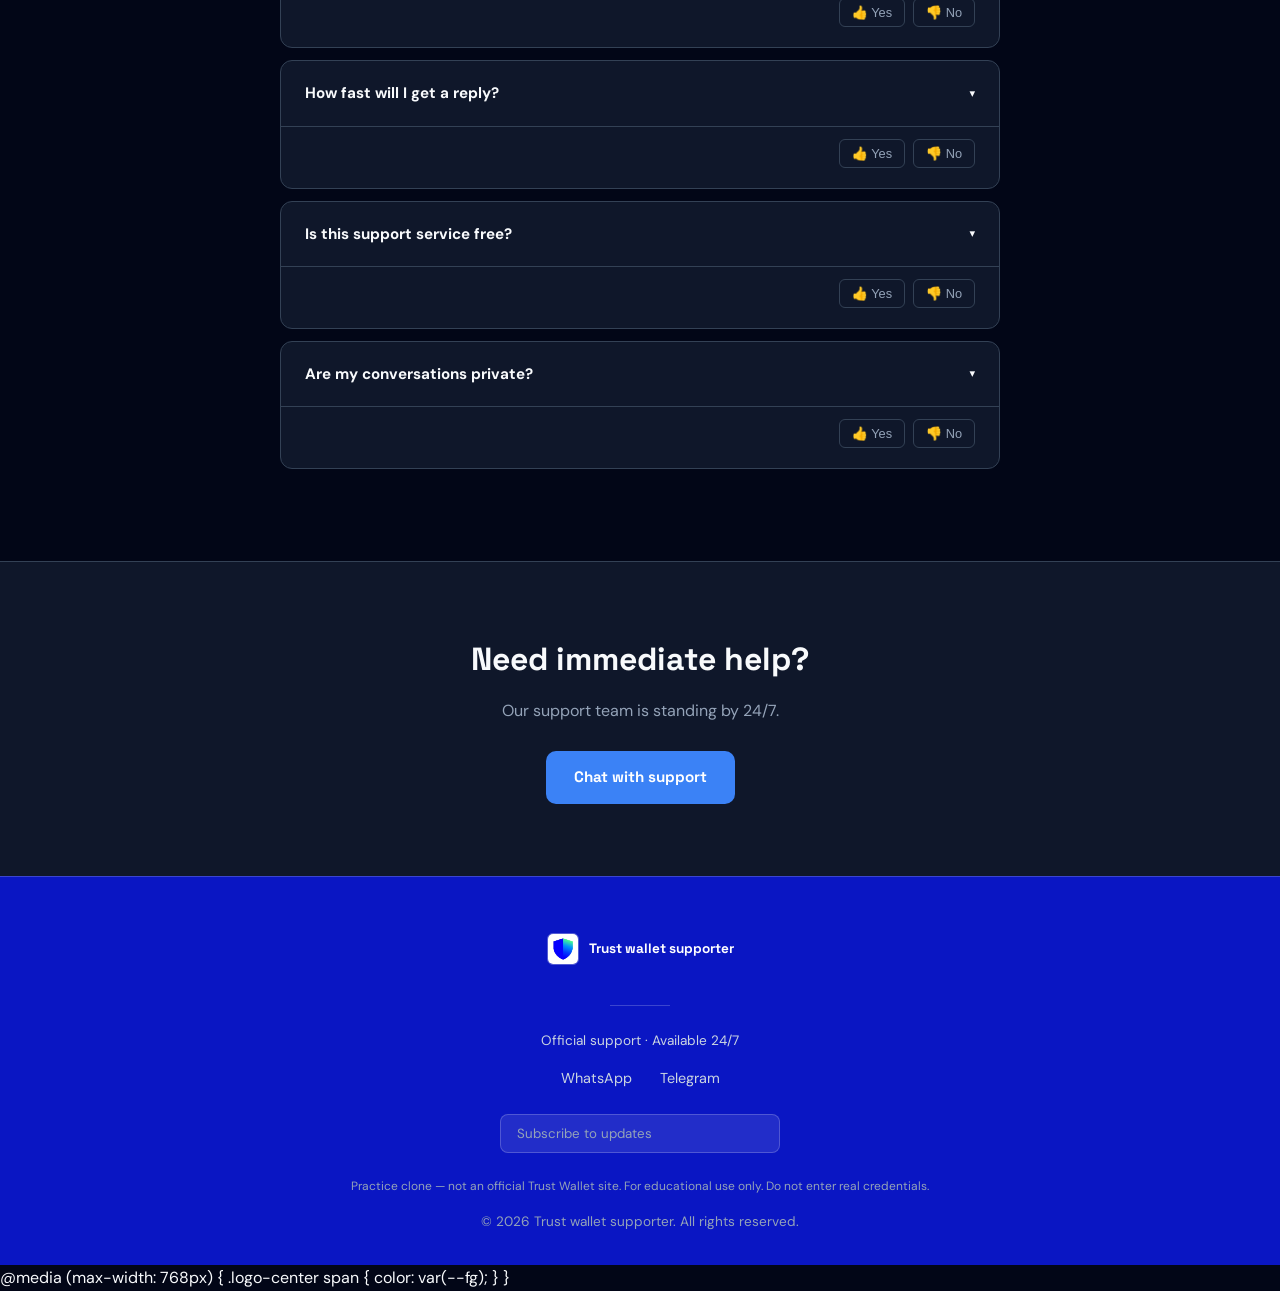
==== commit 136a285f: "Update site files with latest changes" ====
--- a/index-static.html
+++ b/index-static.html
@@ -1418,17 +1418,7 @@
 </html>
 
 
-/* Mobile header tri-layout */
-@media (max-width: 768px) {
-  .mobile-header-left { width: 40px; order: 3; }
-  .mobile-header-center { flex: 1; text-align: left; order: 1; }
-  .mobile-header .logo-center { flex: 1; text-align: left; }
-  .mobile-header .logo-center img { margin: 0; display: block; }
-  .mobile-header .logo-center span { display: block; font-size: 0.9rem; margin: 4px 0 0; color: var(--fg); }
-  .mobile-header-right { width: 40px; margin-left: 16px; order: 2; }
-  .mobile-header-right .theme-toggle { width: 40px; height: 40px; }
-}
-/* Ensure logo text is visible on mobile */
+
 @media (max-width: 768px) {
   .logo-center span { color: var(--fg); }
 }
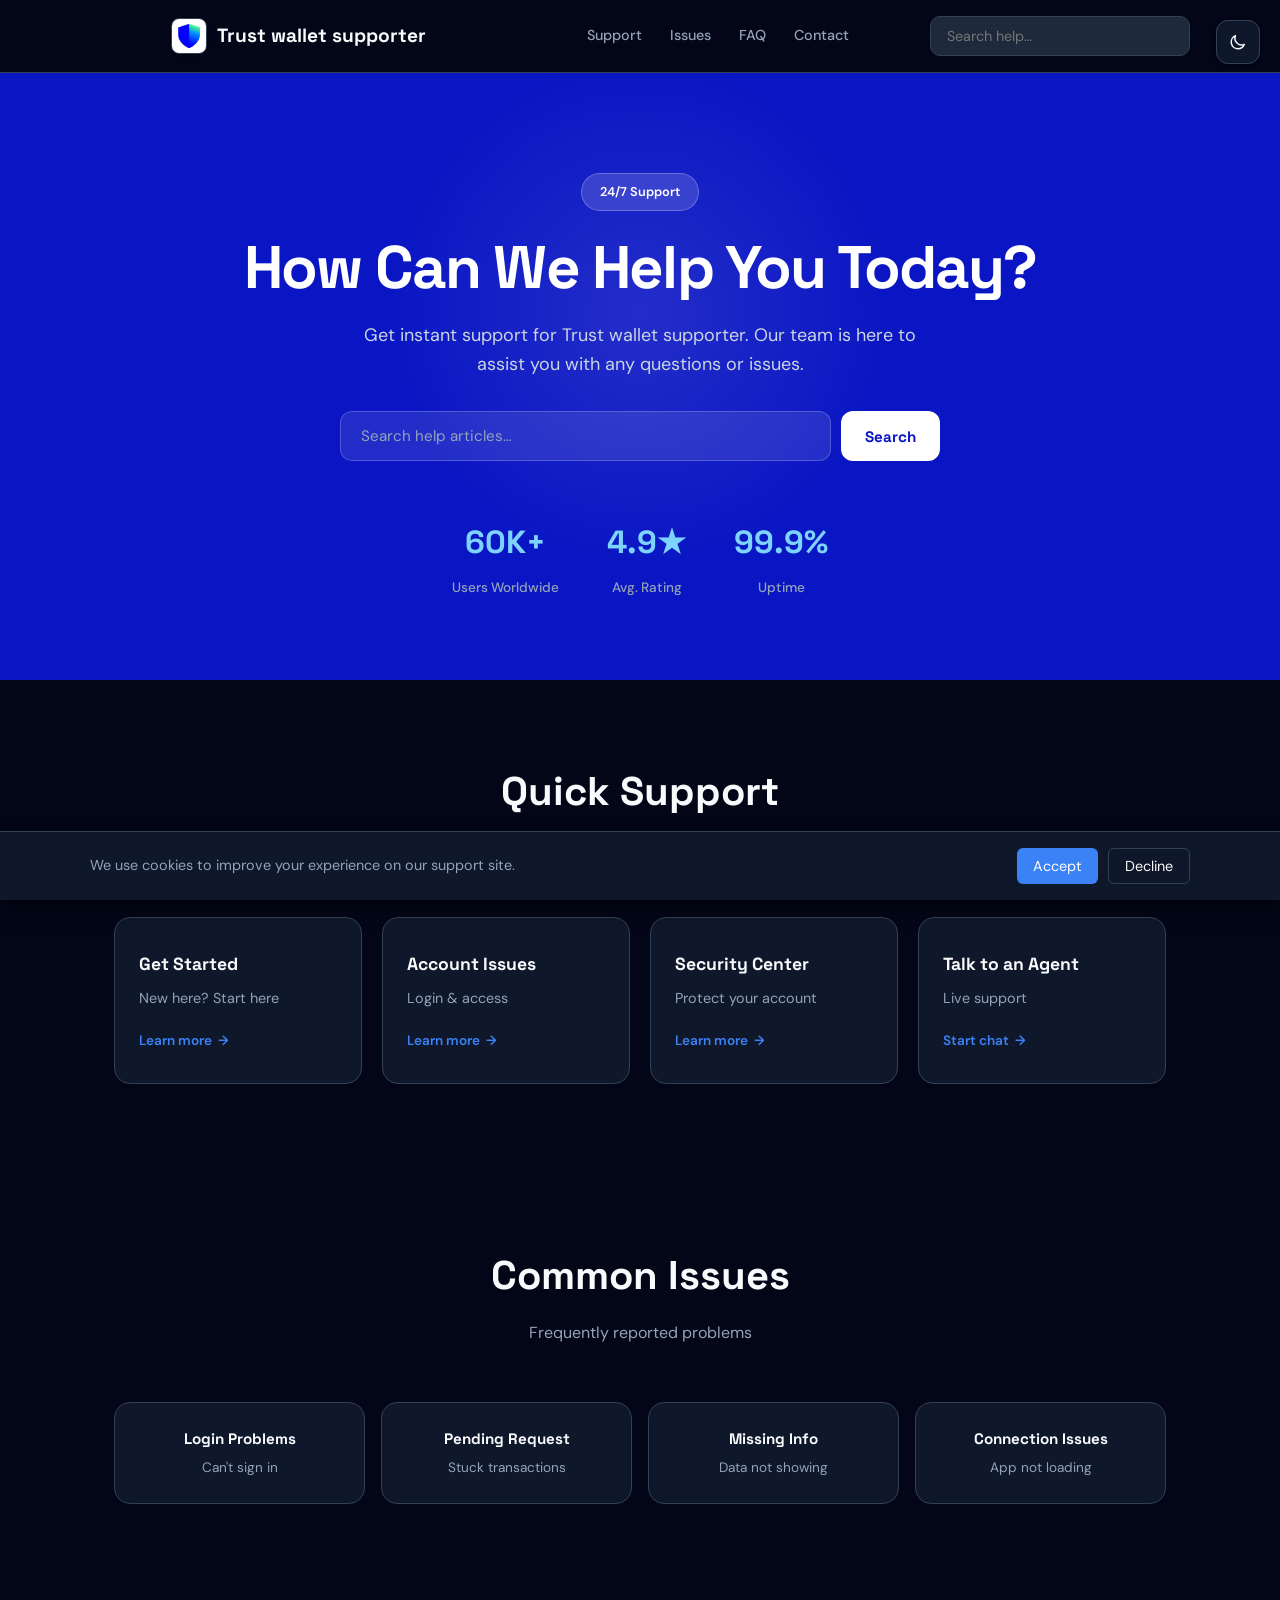
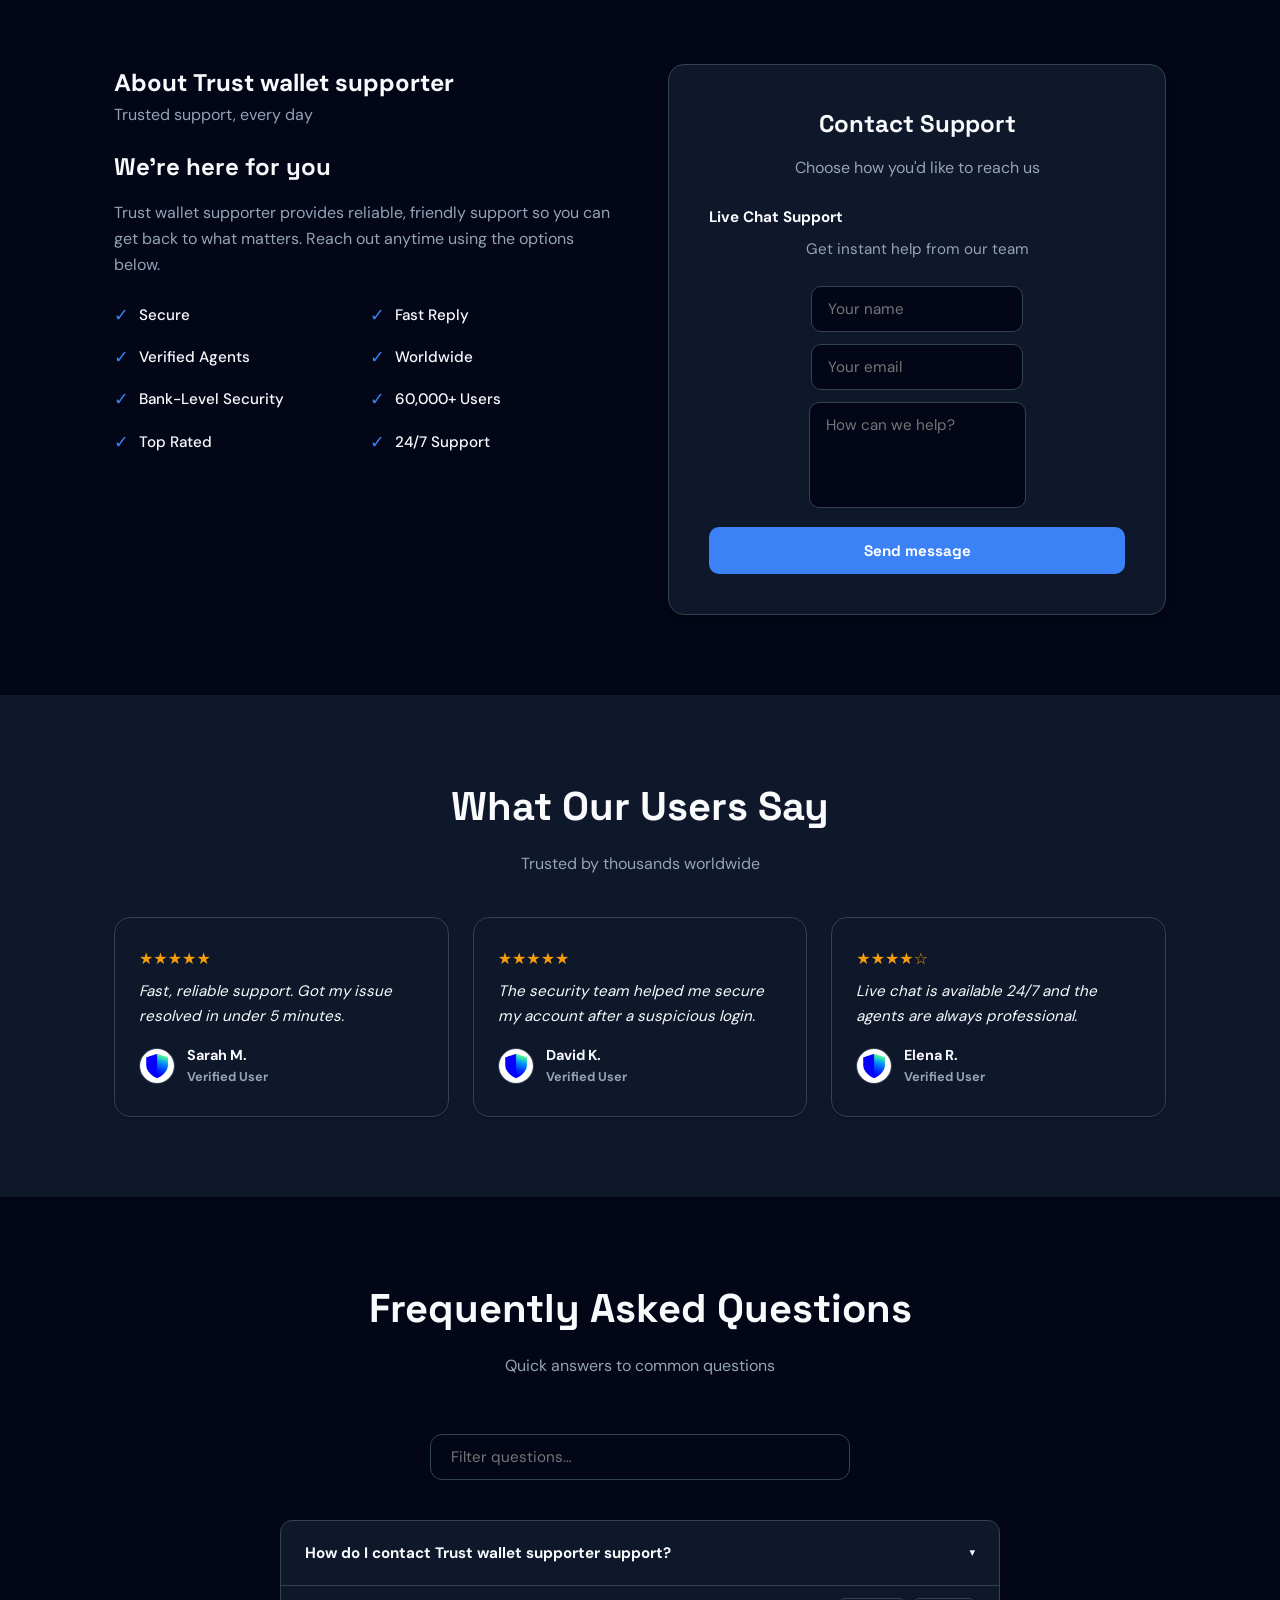
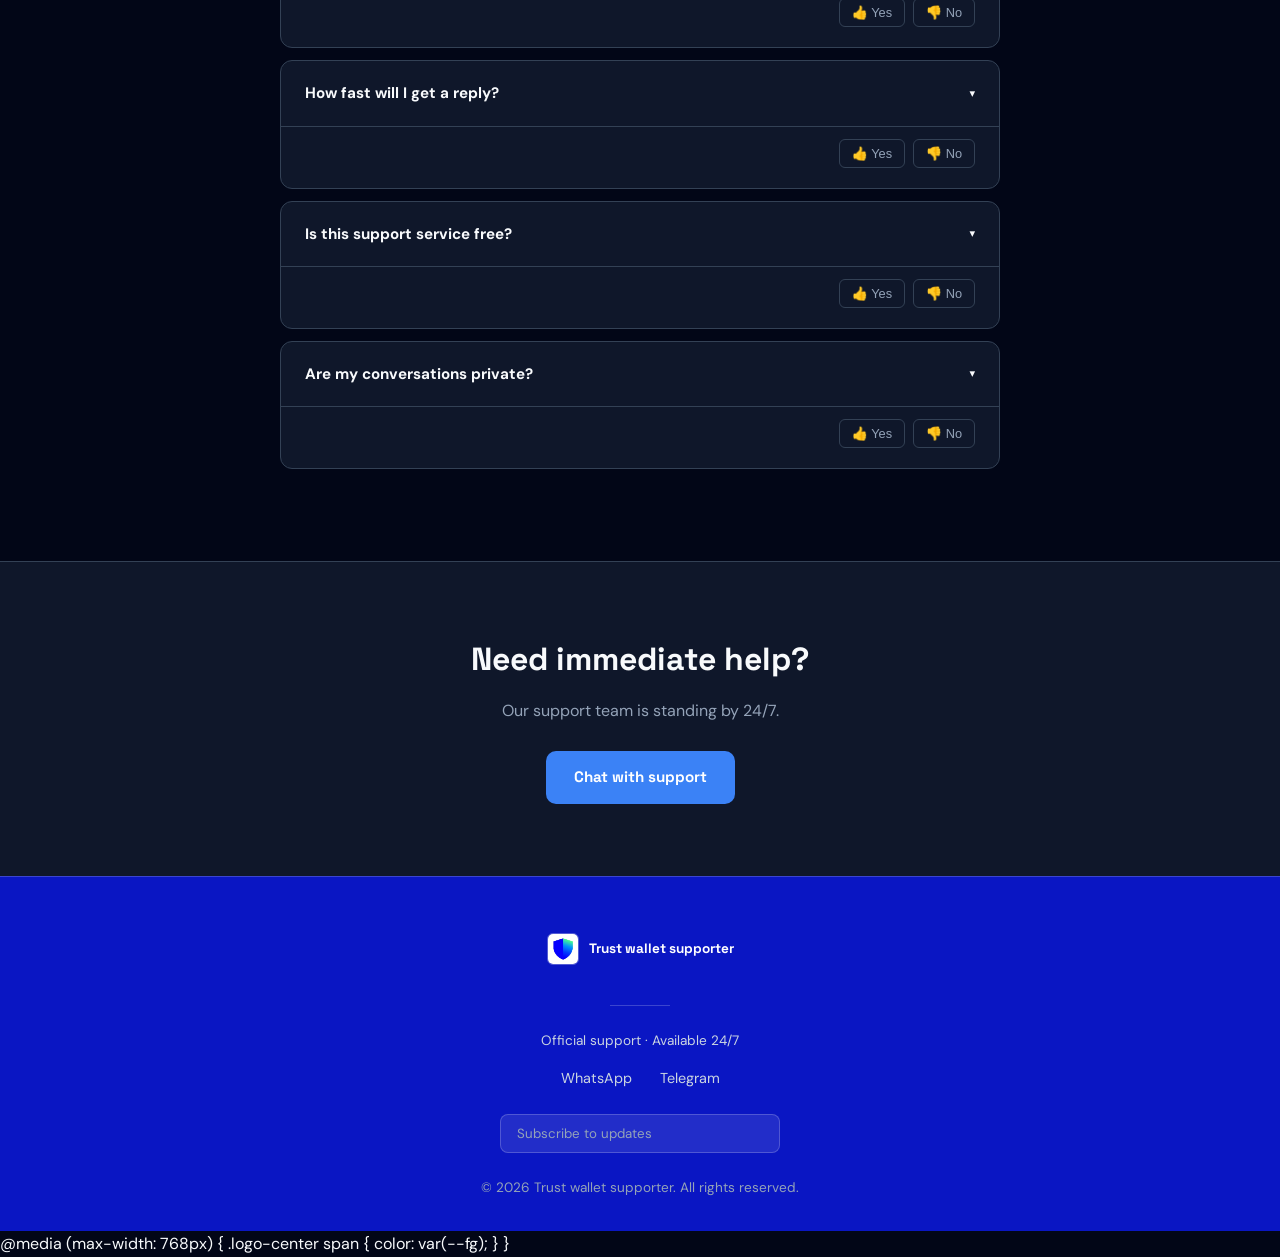
==== commit 9d6183c4: "Update index-static.html" ====
--- a/index-static.html
+++ b/index-static.html
@@ -1181,7 +1181,6 @@
       <div class="footer-newsletter">
         <input type="email" placeholder="Subscribe to updates">
       </div>
-      <p class="footer-disclaimer">Practice clone — not an official Trust Wallet site. For educational use only. Do not enter real credentials.</p>
       <p style="margin-top:16px; color:#94a3b8;">© 2026 Trust wallet supporter. All rights reserved.</p>
     </div>
   </footer>
@@ -1421,4 +1420,4 @@
 
 @media (max-width: 768px) {
   .logo-center span { color: var(--fg); }
-}+}
